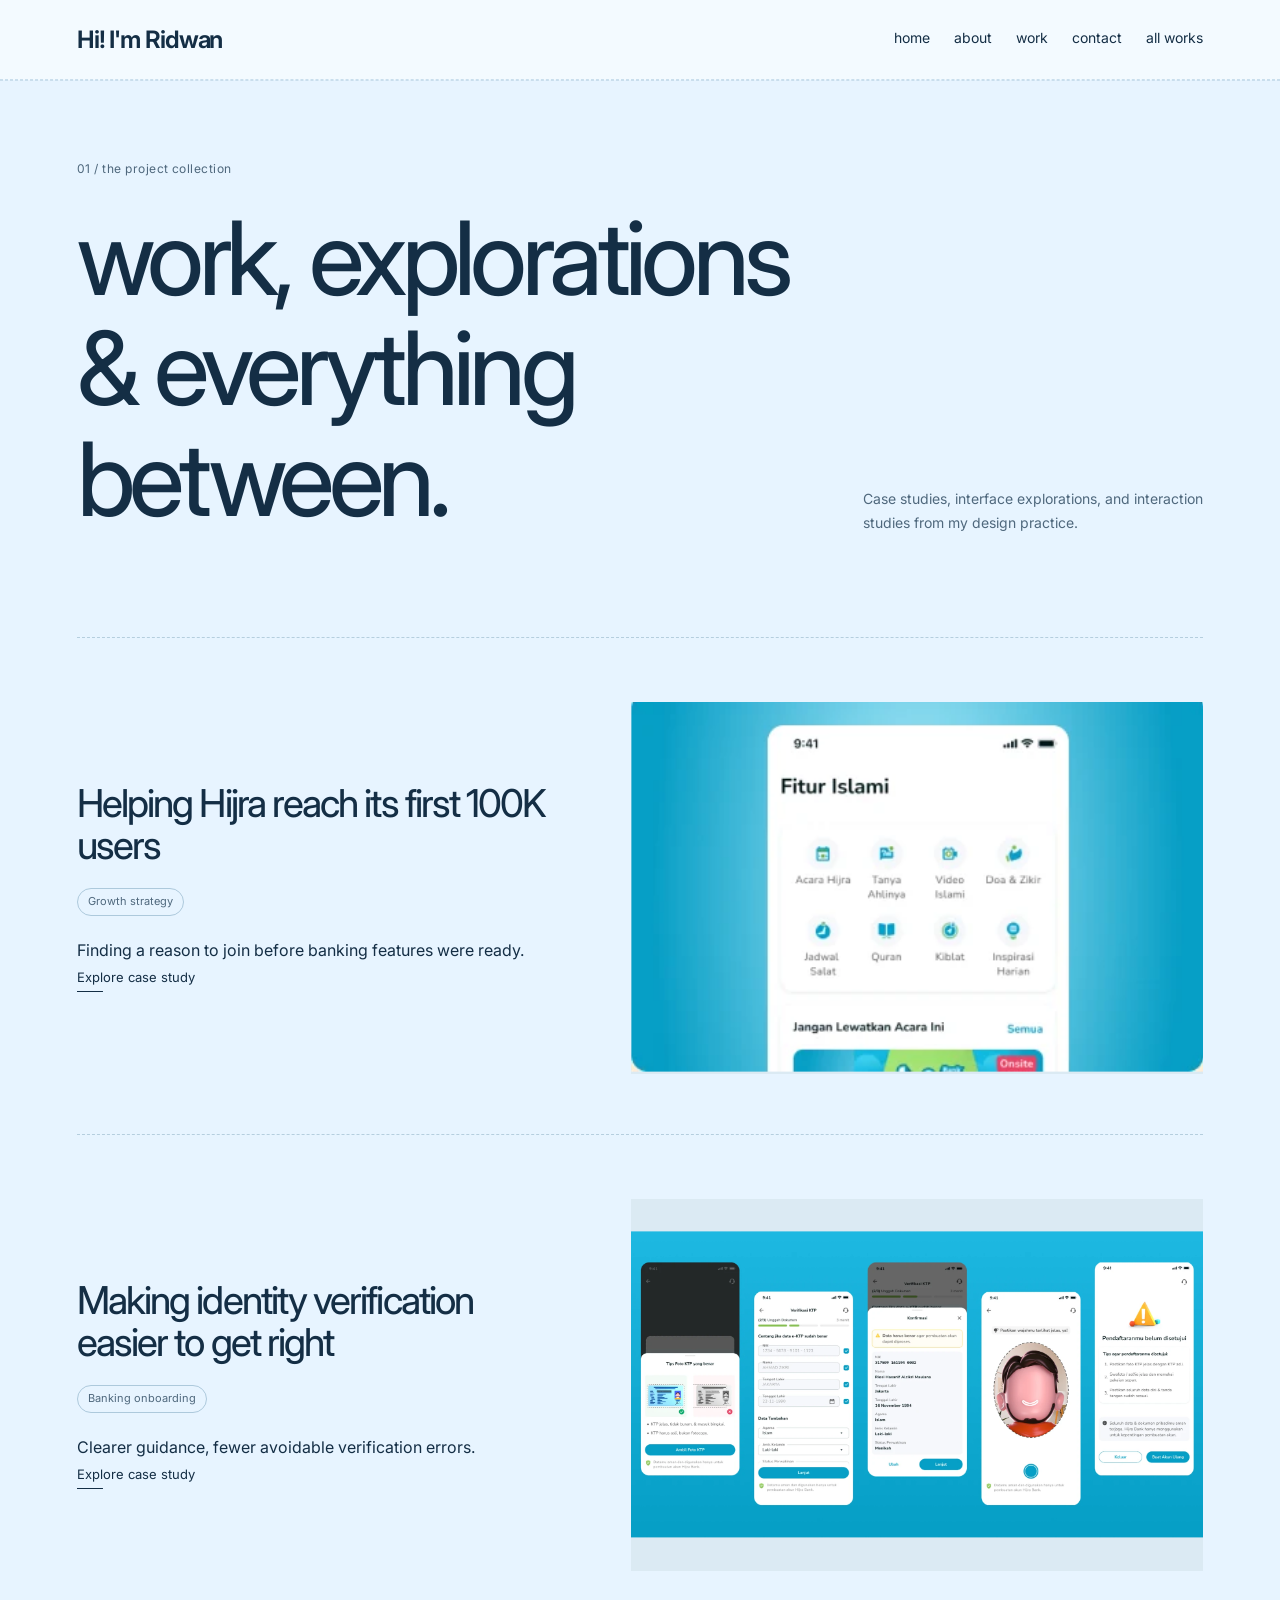
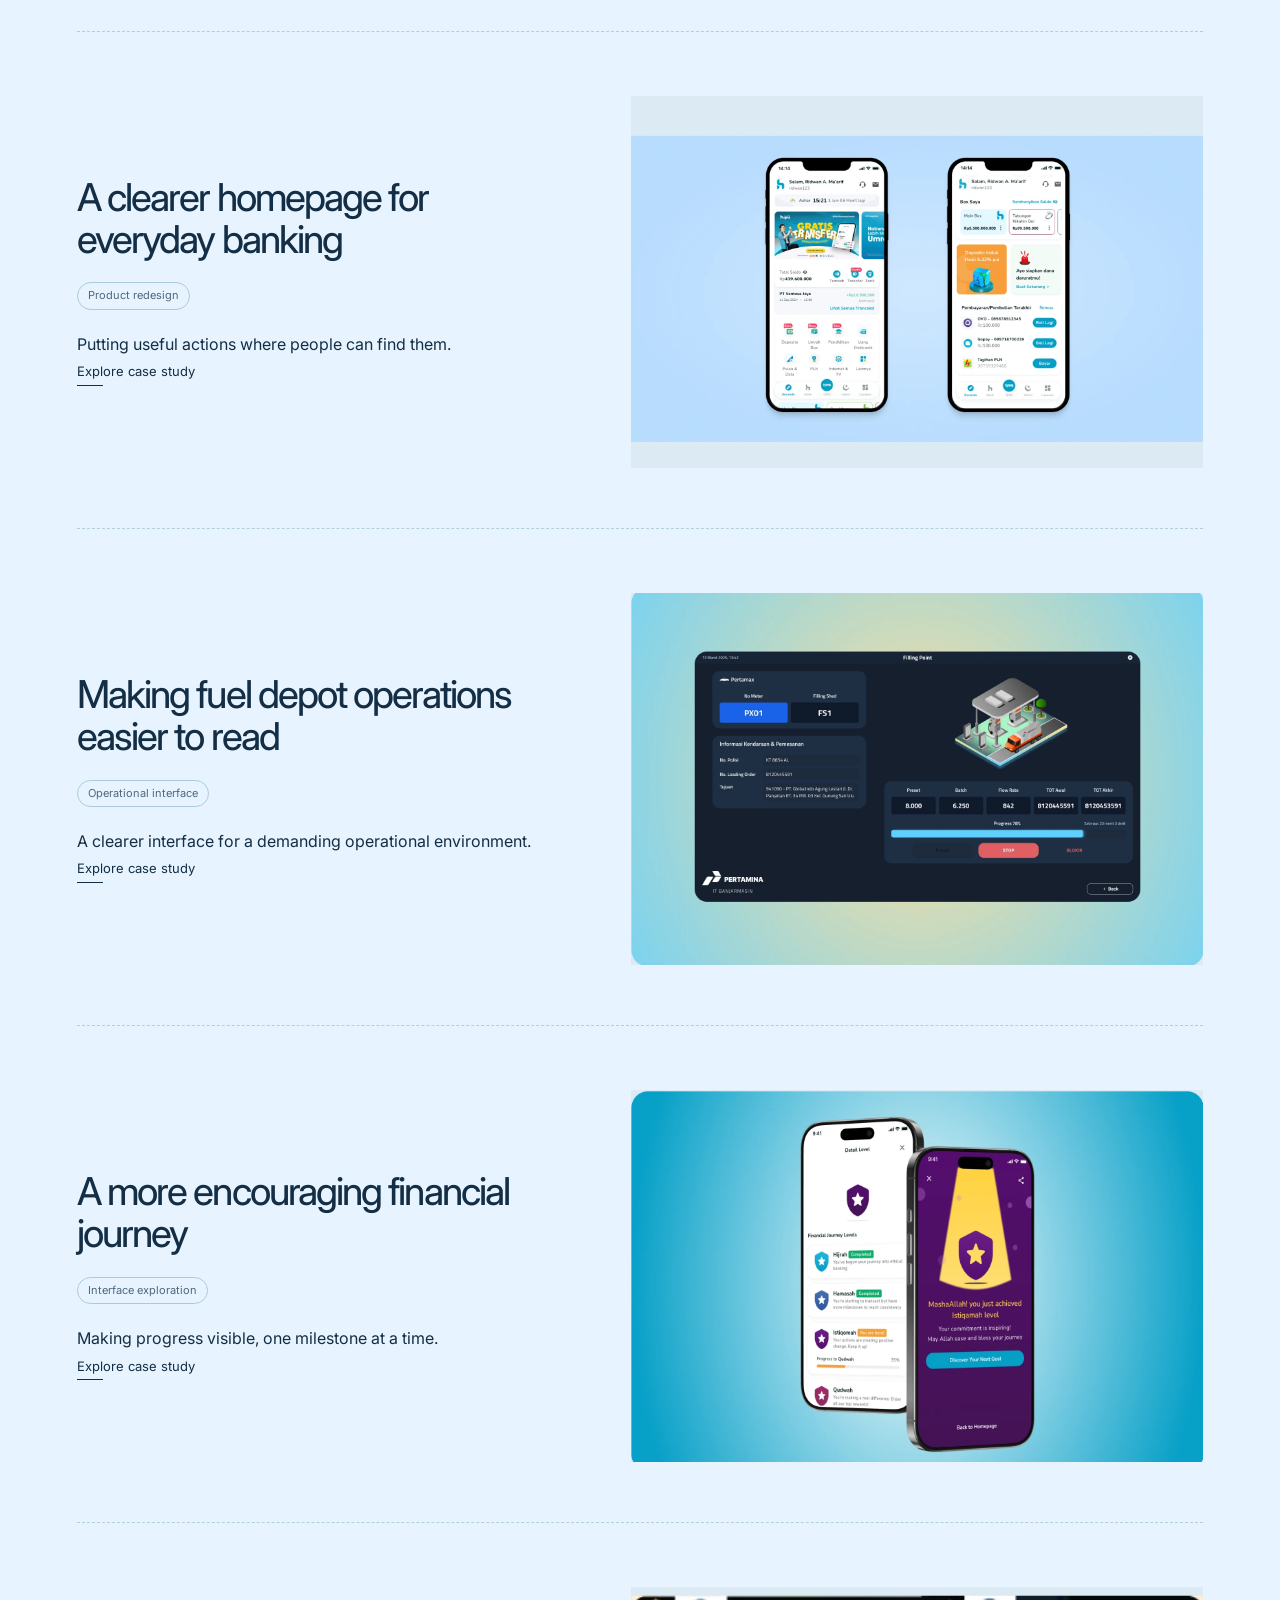
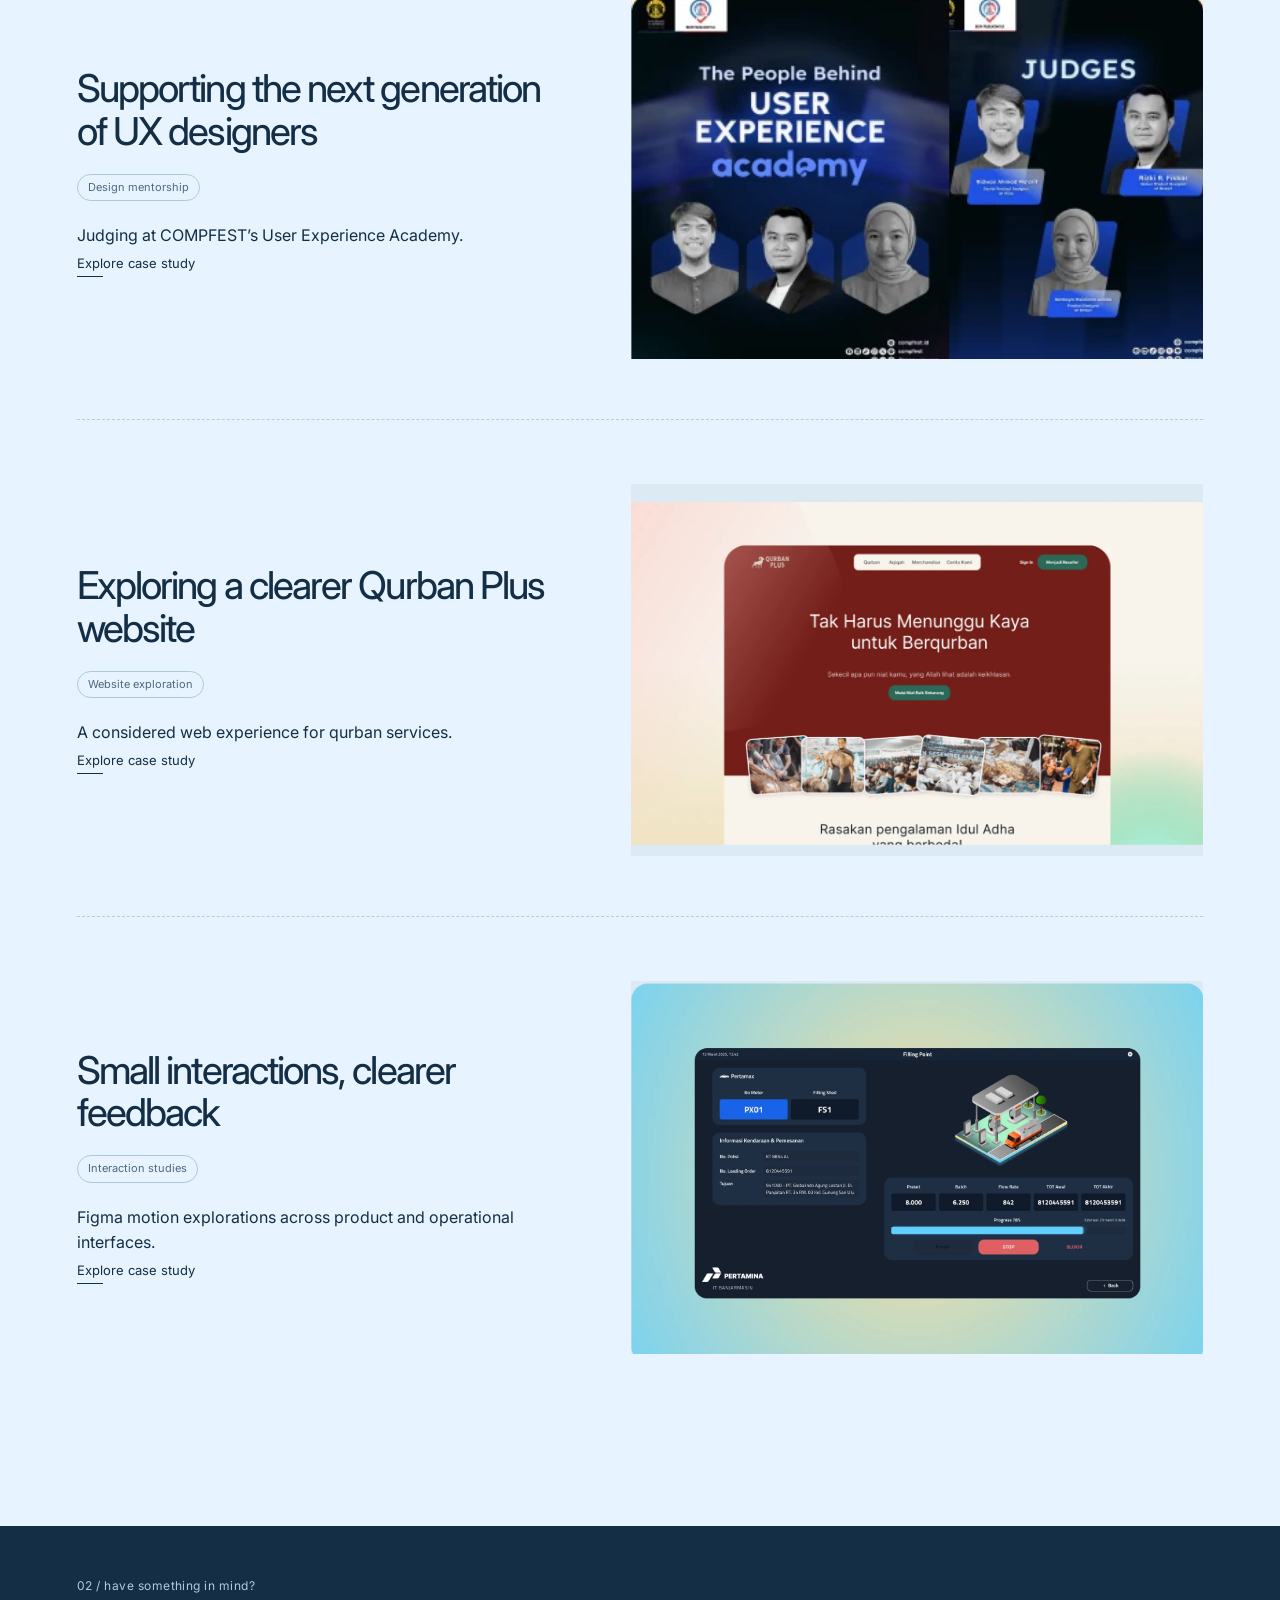
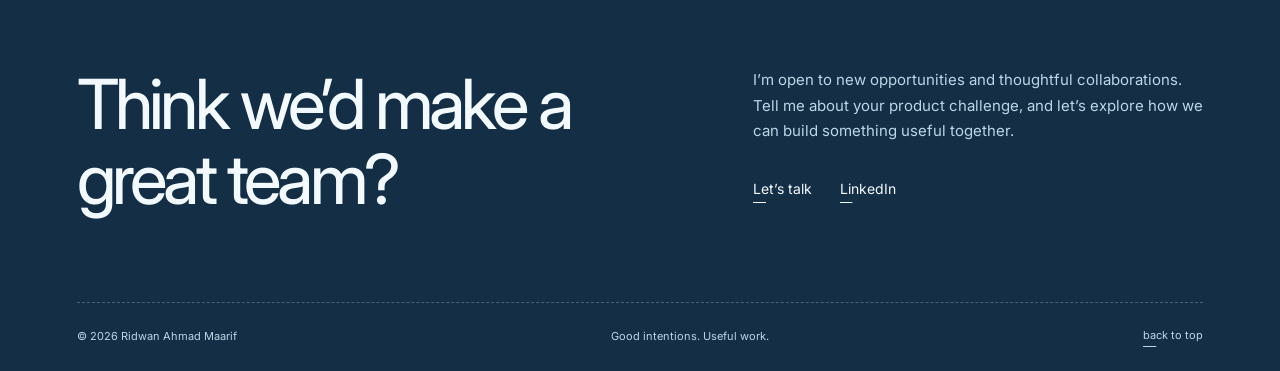
==== works.html @ 3571ce01 "Publish Ridwan product design portfolio with editable CMS" ====
<!doctype html><html lang="en"><head><meta charset="utf-8"><meta name="viewport" content="width=device-width, initial-scale=1"><meta name="description" content="Portfolio Ridwan Ahmad Maarif, Senior UI/UX Product Designer. Meaningful digital experiences across fintech, lifestyle, and SaaS."><title>All My Favorite Works — Ridwan Ahmad Maarif</title><link rel="icon" href="assets/img/favicon.svg" type="image/svg+xml"><link rel="preconnect" href="https://fonts.googleapis.com"><link rel="preconnect" href="https://fonts.gstatic.com" crossorigin><link href="https://fonts.googleapis.com/css2?family=Inter:wght@400;450;500;550;600;650;700;750&display=swap" rel="stylesheet"><link rel="stylesheet" href="assets/css/style.css"><script type="module" src="assets/js/main.js"></script><script type="module" src="assets/js/motion.js"></script></head><body id="top" data-page="works"><a class="skip-link" href="#main" data-copy="ui.skip"></a><header class="site-header"><a class="wordmark" href="index.html" data-copy="brand.name"></a><nav aria-label="Main navigation" id="site-nav"></nav></header><main id="main"><section class="hero" id="hero"></section><section class="marquee" id="marquee"></section><section id="about" class="about section"></section><section id="stats" class="stats section"></section><section id="work" class="section work"><div class="section-heading" id="work-heading"></div><div id="project-grid" class="project-grid" aria-live="polite"></div><a class="all-works" id="all-works"></a></section></main><footer id="contact"></footer><dialog id="project-dialog" aria-labelledby="modal-title"><button class="modal-close" aria-label="Close project details">×</button><div id="modal-content"></div></dialog><noscript><p class="noscript">Enable JavaScript to view this portfolio.</p></noscript></body></html>
---- assets/css/style.css ----
:root{--paper:#f3faff;--ink:#142e45;--muted:#4f687d;--line:#c9deed;--accent:#89d6ff;--ease:cubic-bezier(.16,1,.3,1);--motion-duration:800ms;--hover-duration:300ms;--image-hover-duration:600ms;--motion-distance:32px;--motion-stagger:70;--hero-parallax-max:60;--parallax-distance:28;--count-duration:900;--marquee-duration:36s;--media-duration:40s;--space:clamp(22px,6vw,96px)}
*{box-sizing:border-box}html{scroll-behavior:smooth;scroll-padding-top:90px}body{margin:0;background:var(--paper);color:var(--ink);font:16px/1.65 Inter,Arial,sans-serif;-webkit-font-smoothing:antialiased}::selection{background:var(--accent);color:var(--ink)}h1,h2,h3,p{margin:0}h1,h2,h3{font-weight:450;line-height:1.08;letter-spacing:-.055em}p{line-height:1.7}a{color:inherit;text-decoration:none}button,input,textarea,select{font:inherit;color:inherit}button{cursor:pointer}button:disabled{opacity:.4;cursor:not-allowed}a,button{-webkit-tap-highlight-color:transparent}:is(a,button,input,textarea,select):focus-visible{outline:2px solid var(--ink);outline-offset:5px}img{max-width:100%}[hidden]{display:none!important}.site-header{height:80px;display:flex;align-items:center;justify-content:space-between;padding:0 var(--space);border-bottom:1px dashed var(--line);background:#f3faffee;backdrop-filter:blur(12px);position:sticky;top:0;z-index:30}.wordmark{font-weight:650;font-size:29px;letter-spacing:-1.6px;line-height:1}.site-header nav{display:flex;gap:24px;font-size:12px}.nav-number{font-size:10px;color:var(--muted);margin-right:6px;font-variant-numeric:tabular-nums}.text-link{display:inline-block;position:relative;cursor:pointer;border:0;background:transparent;padding:0 0 4px;font-size:14px;line-height:1.5}.text-link:after{content:"";height:1px;width:100%;position:absolute;left:0;bottom:0;background:currentColor;transform:scaleX(.22);transform-origin:left;transition:transform var(--hover-duration) var(--ease)}.text-link:hover:after,.text-link:focus-visible:after{transform:scaleX(1)}.site-header .text-link:after{transform:scaleX(0)}.site-header .text-link:hover:after{transform:scaleX(1)}.eyebrow,.role{font-size:12px;letter-spacing:.04em;text-transform:lowercase;color:var(--muted)}.hero{min-height:calc(100svh - 80px);padding:44px var(--space) 0;position:relative;isolation:isolate;overflow:hidden;display:flex;flex-direction:column;justify-content:space-between;background:var(--paper)}.hero-media{position:absolute;inset:0;z-index:-1;width:100%;height:100%;object-fit:cover;opacity:.18;transform:scale(1.07);animation:media-drift var(--media-duration) ease-in-out infinite alternate;pointer-events:none}.hero-top{display:flex;justify-content:space-between;gap:24px}.availability{font-size:12px;color:var(--muted)}.hero-title{font-size:clamp(56px,8.4vw,136px);max-width:1250px;white-space:pre-line;margin:70px 0 60px;line-height:.98;overflow-wrap:break-word}.hero-bottom{display:flex;justify-content:space-between;align-items:end;gap:36px;max-width:1200px}.hero-bottom p{max-width:490px;margin-top:16px;font-size:17px;line-height:1.6}.round-link{font-size:14px;white-space:nowrap;margin-bottom:4px}.hero-note{display:flex;justify-content:space-between;gap:28px;border-top:1px dashed var(--line);padding:23px 0;font-size:10px;color:var(--muted);margin-top:64px;text-transform:lowercase;letter-spacing:.05em}.marquee{overflow:hidden;background:var(--ink);color:var(--paper);border-block:1px solid var(--ink)}.marquee-track{display:flex;width:max-content;animation:marquee var(--marquee-duration) linear infinite}.marquee-group{display:flex;align-items:center;gap:36px;white-space:nowrap;padding:18px 36px 18px 0}.marquee-group span{font-size:14px;text-transform:lowercase;letter-spacing:.02em}.marquee-separator{color:var(--accent)}.marquee:hover .marquee-track,.marquee:focus-within .marquee-track{animation-play-state:paused}.section{padding:112px var(--space)}.about{display:grid;grid-template-columns:1fr 2.25fr;gap:64px}.section-label .eyebrow{display:block;border-top:1px dashed var(--line);padding-top:16px}.about h2,.section-heading h2{font-size:clamp(38px,4.5vw,70px);white-space:pre-line}.about-content>p{font-size:19px;max-width:780px;margin:34px 0;color:var(--muted);white-space:pre-line}.about-image{width:100%;max-height:500px;object-fit:cover;margin:0 0 32px}.experience{display:grid;grid-template-columns:repeat(3,1fr);gap:26px;border-block:1px dashed var(--line);padding:26px 0}.experience>div{display:flex;flex-direction:column;gap:8px;font-size:12px}.experience-company{font-size:15px;font-weight:550}.experience small{color:var(--muted);font-size:12px;line-height:1.6}.about-content>.about-summary-copy{font-size:14px;margin-bottom:0}.stats{padding-top:0;padding-bottom:100px}.stats-grid{display:grid;grid-template-columns:repeat(auto-fit,minmax(200px,1fr));margin-top:24px;border-block:1px dashed var(--line)}.card-impact{display:flex;align-items:center;gap:20px;padding-top:22px;border-top:1px dashed var(--line);margin-top:28px}.impact-number{font-size:42px;font-weight:450;letter-spacing:-.065em;line-height:1.1;font-variant-numeric:tabular-nums;white-space:nowrap}.impact-caption{font-size:12px;color:var(--muted);line-height:1.5;max-width:250px}.dummy{display:block;margin-top:7px;font-size:10px;letter-spacing:.025em}.stats-grid>.card-impact{flex-direction:column;align-items:start;border-top:0;border-left:1px dashed var(--line);padding:40px;margin:0}.stats-grid>.card-impact:first-child{border-left:0}.stats-grid .impact-number{font-size:clamp(52px,5.8vw,88px)}.stats-grid .impact-caption{font-size:13px}.work{padding-top:100px;background:#e7f4ff;border-top:1px dashed var(--line)}.section-heading{display:flex;justify-content:space-between;align-items:end;gap:50px;margin-bottom:80px}.section-heading .eyebrow{display:block;margin-bottom:24px}.section-heading>p{font-size:14px;color:var(--muted);max-width:340px;white-space:pre-line}.section-heading h1{font-size:clamp(60px,8vw,116px);white-space:pre-line}.project-grid{display:flex;flex-direction:column;gap:0}.project-card{display:grid;grid-template-columns:1fr 1.2fr;gap:clamp(30px,6vw,100px);padding:60px 0;border-top:1px dashed #b5cede}.project-copy{padding-top:2px}.project-meta{display:grid;grid-template-columns:34px 1fr;gap:14px;align-items:start}.project-number{font-size:12px;margin-top:9px;color:var(--muted);font-variant-numeric:tabular-nums}.project-meta h3{font-size:clamp(27px,3vw,45px);letter-spacing:-.05em;line-height:1.1}.project-tags{display:flex;flex-wrap:wrap;gap:7px;margin:22px 0}.badge{border:1px solid #adc9dc;font-size:11px;line-height:1.4;padding:5px 10px;border-radius:20px;display:inline-block;color:var(--muted)}.project-summary{font-size:16px;line-height:1.6}.project-description{font-size:14px;color:var(--muted);margin:16px 0 24px;max-width:480px}.project-open{font-size:13px}.project-image{display:block;border:0;background:#dbeaf3;padding:0;aspect-ratio:1000/650;overflow:hidden;text-align:left;width:100%;align-self:start;margin-top:4px;cursor:pointer}.project-image img,.project-image video{width:100%;height:100%;object-fit:cover;display:block;transform:scale(1.06);transition:transform var(--image-hover-duration) var(--ease)}.project-image:hover img{transform:scale(1.1)}.all-works{padding:55px 0 0;border-top:1px dashed #b5cede;display:flex;justify-content:space-between;align-items:center;gap:25px}.all-works>span{font-size:14px;color:var(--muted)}.all-works strong{font-size:clamp(22px,3vw,36px);font-weight:450;letter-spacing:-.04em;border-bottom:1px solid var(--ink);padding-bottom:8px;transition:opacity var(--hover-duration)}.all-works:hover strong{opacity:.6}footer{padding:50px var(--space) 0;color:var(--paper);background:var(--ink)}.footer-top{display:flex;justify-content:space-between;gap:25px}.footer-top .eyebrow{color:#aecce1}.footer-main{display:grid;grid-template-columns:1.2fr 1fr;gap:12%;padding:72px 0 85px}.footer-main h2{font-size:clamp(40px,5.4vw,80px);letter-spacing:-.055em}.footer-main p{font-size:15px;color:#bed5e7;white-space:pre-line}.contact-links{display:flex;gap:28px;flex-wrap:wrap;margin-top:34px}.contact-placeholder{font-size:12px;color:#bed5e7}.footer-bottom{display:flex;justify-content:space-between;gap:25px;padding:24px 0;border-top:1px dashed #476379;color:#bed5e7;font-size:11px}.footer-bottom .text-link{font-size:11px}.skip-link{position:fixed;top:-100px;left:15px;padding:12px;background:var(--accent);z-index:100}.skip-link:focus{top:12px}.preview-banner{background:var(--accent);text-align:center;font-size:12px;padding:10px}.noscript,.error-state{padding:50px var(--space)}.error-state .btn{display:block;margin-top:20px}dialog{width:min(940px,calc(100% - 28px));max-height:90dvh;background:var(--paper);color:var(--ink);padding:0;border:1px solid var(--line);overscroll-behavior:contain}dialog::backdrop{background:#142e4599;backdrop-filter:blur(5px)}.modal-close{position:sticky;float:right;top:16px;z-index:3;margin:16px 16px -60px 0;background:var(--paper);border:1px solid var(--line);font-size:28px;width:44px;height:44px;line-height:1}.modal-image{width:100%;max-height:500px;object-fit:cover;display:block}.modal-body{padding:40px}.modal-body h2{font-size:40px;margin:20px 0}.modal-body h3{font-size:27px;margin-top:32px}.modal-subtitle{font-size:20px;color:var(--muted)}.modal-description{white-space:pre-line;margin:24px 0}.project-role{margin-top:15px;font-size:13px;color:var(--muted)}.gallery-image{width:100%;margin:24px 0;display:block}.modal-body .text-link{display:inline-block;margin:20px 28px 0 0}.motion-reveal{opacity:0;transform:translateY(var(--motion-distance));transition:opacity var(--motion-duration) var(--ease),transform var(--motion-duration) var(--ease);transition-delay:var(--reveal-delay,0ms)}.motion-visible{opacity:1;transform:none}.cms-body{background:var(--paper)}.cms-wrap{max-width:1200px;margin:auto;padding:50px var(--space)}.cms-top{display:flex;justify-content:space-between;align-items:center;gap:22px}.cms-top h1{font-size:46px;margin-top:12px}.cms-note{font-size:14px;color:var(--muted);margin:20px 0}.status{font-size:14px;color:var(--ink);min-height:25px;white-space:pre-line}.cms-toolbar,.editor-tabs{display:flex;gap:10px;flex-wrap:wrap;margin:25px 0}.btn{display:inline-block;border:1px solid var(--ink);background:var(--ink);color:var(--paper);padding:11px 18px;font-size:13px;border-radius:2px;line-height:1.5}.btn.secondary{background:transparent;color:var(--ink);border-color:#aac7dc}.btn:hover{opacity:.8}.editor-tabs .btn{font-size:12px;padding:8px 12px}.editor-tabs [aria-current=page]{background:var(--ink);color:var(--paper)}.cms-panel{border:1px solid var(--line);padding:30px;margin:24px 0;background:#ffffff66}.cms-panel h2{font-size:28px;margin-bottom:24px}.cms-panel label,.cms-editor label{font-size:14px;display:block;margin-bottom:18px}input,textarea,select{display:block;width:100%;border:1px solid #adc9dc;background:#fff;padding:11px;border-radius:2px;margin-top:7px;font-size:15px}textarea{resize:vertical;min-height:100px}input:focus,textarea:focus{border-color:var(--ink)}.check-input{display:inline-block;width:18px;margin-left:12px;vertical-align:middle}.form-grid{display:grid;grid-template-columns:1fr 1fr;gap:0 22px}.cms-actions{display:flex;gap:10px;flex-wrap:wrap;margin-top:20px}.editor-list{border:1px solid var(--line);padding:22px;margin:22px 0}.editor-list legend{font-size:14px;font-weight:550}.editor-item{border-bottom:1px dashed var(--line);padding:18px 0;margin-bottom:18px}.editor-item .cms-top{margin-bottom:18px}.media-field{border:1px solid var(--line);padding:20px;margin:15px 0 25px}.media-preview{display:block;max-width:100%;max-height:220px;object-fit:contain;margin-bottom:20px}.file-button{position:relative;overflow:hidden;cursor:pointer;margin:0!important}.file-button input{position:absolute;inset:0;opacity:0;width:100%;height:100%;cursor:pointer;margin:0;padding:0}.file-button:focus-within{outline:2px solid var(--ink);outline-offset:4px}.cms-project{display:flex;gap:10px;align-items:center;flex-wrap:wrap;border-top:1px dashed var(--line);padding:18px 0}.project-edit{border:0;background:transparent;text-align:left;flex:1;min-width:210px;font-size:15px;padding:8px 0}.project-edit small{display:block;color:var(--muted);font-size:12px;margin-top:6px}.delete{border:0;background:transparent;color:#934036;padding:8px;font-size:13px}.cms-editor{padding:30px;max-height:82dvh;overflow:auto}.cms-editor h2{font-size:32px;margin-bottom:30px}
@keyframes marquee{to{transform:translateX(-50%)}}@keyframes media-drift{from{transform:scale(1.07) translate3d(-1%,0,0)}to{transform:scale(1.1) translate3d(1%,1%,0)}}
@media(min-width:1600px){:root{--space:max(6vw,calc((100vw - 1440px)/2))}}@media(max-width:900px){.site-header nav{gap:16px}.nav-number{display:none}.project-card{gap:35px}.experience{grid-template-columns:1fr}.experience>div{display:grid;grid-template-columns:1fr 1fr;gap:7px}.experience small{grid-column:2}.about{gap:35px;grid-template-columns:1fr 2fr}.project-description{font-size:13px}.section-heading{gap:30px}.impact-number{font-size:35px}.footer-main{gap:50px}.cms-top{align-items:start}.cms-top h1{font-size:38px}}@media(max-width:600px){.site-header{height:68px}.wordmark{font-size:24px}.site-header nav{gap:12px;font-size:11px}.site-header nav .text-link{font-size:11px}.site-header nav a:first-child{display:none}.hero{min-height:calc(100svh - 68px);padding-top:30px}.hero-top{flex-direction:column;gap:12px}.hero-title{font-size:clamp(51px,12.4vw,74px);margin:55px 0 45px;letter-spacing:-.06em;line-height:1.01}.hero-bottom{flex-direction:column;align-items:start;gap:30px}.hero-bottom p{font-size:16px;max-width:330px}.hero-note{margin-top:45px;font-size:9px}.hero-note span:last-child{white-space:nowrap}.section{padding-top:75px;padding-bottom:75px}.about{grid-template-columns:1fr;gap:32px}.about-content>p{font-size:16px;margin:25px 0}.about h2,.section-heading h2{font-size:40px}.stats{padding-top:0}.stats-grid>.card-impact{padding:30px 0}.stats-grid .impact-number{font-size:58px}.section-heading{flex-direction:column;align-items:start;gap:25px;margin-bottom:50px}.section-heading h1{font-size:58px}.section-heading>p{font-size:14px}.project-card{grid-template-columns:1fr;gap:30px;padding:40px 0}.project-meta h3{font-size:32px}.project-tags{margin:18px 0}.project-description{font-size:14px}.project-image{order:-1;margin-top:0}.card-impact{margin-top:24px;padding-top:20px}.impact-number{font-size:38px}.all-works{flex-direction:column;align-items:start;padding-top:35px}.all-works strong{font-size:29px}.footer-top{flex-direction:column;gap:10px}.footer-main{grid-template-columns:1fr;gap:35px;padding:45px 0 55px}.footer-main h2{font-size:46px}.footer-bottom{flex-wrap:wrap;font-size:10px}.footer-bottom span:nth-child(2){display:none}.modal-body{padding:24px}.modal-body h2{font-size:32px}.cms-wrap{padding-top:35px}.cms-top{flex-direction:column;gap:14px}.cms-top h1{font-size:36px}.cms-panel{padding:20px}.form-grid{grid-template-columns:1fr}.editor-list{padding:14px}.media-field{padding:15px}.cms-editor{padding:22px}.cms-project .btn{padding:8px 10px}.project-edit{min-width:100%}.marquee-group{gap:24px}.marquee-group span{font-size:12px}}
@media(prefers-reduced-motion:reduce){html{scroll-behavior:auto}.marquee-track,.hero-media{animation:none}.motion-reveal{transform:none;transition:opacity 200ms linear;transition-delay:0ms}.hero-title,.hero-bottom,.section-heading,.project-image img{translate:none!important}.project-image img{transition:none}.text-link:after{transition:none}}
/* Form focus and validation should move directly to the edited field. */
html:has(body.cms-body){scroll-behavior:auto}
/* Annotation revision: media hero, experience collage, native scroll project sequence. */
.wordmark{font-size:24px;letter-spacing:-1.1px;white-space:nowrap}
.hero{padding-top:62px;background:#eaf5ff}
.hero::after{content:"";position:absolute;inset:0;z-index:-1;pointer-events:none;background:linear-gradient(90deg,#edf7fff5 0%,#edf7ffd9 43%,#edf7ff38 100%)}
.hero-media{opacity:.32;object-position:80% center;animation:none;transform:scale(1.06)}
.hero-title{margin:34px 0 62px;max-width:1100px}
.about-image{width:190px;height:240px;object-fit:cover;float:right;margin:8px 0 24px 32px;border-radius:12px;background:#eaf5ff}
.experience{clear:both;row-gap:32px}
.learning{border-top:1px dashed var(--line);padding-top:28px;margin-top:36px}
.learning h3{font-size:27px;letter-spacing:-.04em}
.learning p{font-size:15px;color:var(--muted);max-width:680px;margin-top:18px}
.stats-layout{display:grid;grid-template-columns:.8fr 1.4fr;align-items:center;gap:40px;border-block:1px dashed var(--line);margin-top:24px;padding:40px 0}
.stats-layout .stats-grid{margin:0;border:0}
.stats-layout .card-impact{padding:30px 0;border:0}
.experience-collage{position:relative;height:300px;display:grid;grid-template-columns:repeat(3,1fr);align-items:center;padding:24px 6px}
.experience-mockup{width:125%;max-width:none;aspect-ratio:4/5;object-fit:cover;border-radius:14px;border:5px solid var(--paper);box-shadow:0 14px 36px #142e4515;transform:rotate(var(--tilt));position:relative}
.experience-mockup:first-child{object-position:38% center}
.experience-mockup:nth-child(2){z-index:2;width:145%;aspect-ratio:1.15;justify-self:center;margin-top:70px}
.experience-mockup:last-child{justify-self:end;object-position:65% center}
.experience-collage.stack-ready:not(.is-open) .experience-mockup{transform:translate3d(var(--stack-x,0px),var(--stack-y,0px),0) rotate(var(--stack-angle,0deg)) scale(.9)}
.experience-collage.stack-ready.is-open .experience-mockup{transition:transform 820ms var(--ease);transition-delay:var(--unstack-delay,160ms)}
@media(prefers-reduced-motion:reduce){.experience-collage.stack-ready .experience-mockup{transform:rotate(var(--tilt))!important;transition:none!important}}
.project-meta{display:block}
.impact-note{display:block;margin-top:8px;font-size:10px;line-height:1.5}
.impact-text{max-width:420px;border-top:1px dashed var(--line);padding-top:22px;margin-top:28px;font-size:16px;color:var(--ink)}
.project-image img{object-fit:contain;transform:scale(1.02)}
.project-image:hover img{transform:scale(1.04)}
.modal-image{object-fit:contain;background:#e7f4ff}
body[data-page=works] .project-description{display:none}
body[data-page=works] .project-card{align-items:center}
@media(min-width:901px) and (min-height:701px) and (prefers-reduced-motion:no-preference){
 .scroll-projects{gap:24svh;padding-bottom:22svh;isolation:isolate}
 .scroll-projects>.project-card{position:sticky;top:96px;min-height:calc(100svh - 112px);align-items:center;padding:36px 0;background:#e7f4ff;opacity:1;transform:translateY(calc(var(--project-out,0)*-22px)) scale(calc(1 - var(--project-out,0)*.025));transition:none;transform-origin:50% 25%;will-change:transform}
 .scroll-projects>.project-card .project-copy,.scroll-projects>.project-card .project-image{opacity:calc(1 - var(--project-out,0));will-change:opacity}
 .scroll-projects>.project-card .project-image{align-self:center}
}
@media(max-width:900px){.stats-layout{grid-template-columns:1fr 1.5fr;gap:28px}.experience-collage{height:240px}.wordmark{font-size:22px}}
@media(max-width:600px){.wordmark{font-size:18px;letter-spacing:-.7px}.site-header nav{gap:10px}.site-header nav .text-link{font-size:10px}.hero{padding-top:44px}.hero-title{margin:15px 0 38px}.hero::after{background:linear-gradient(90deg,#edf7ffe8,#edf7ffd1)}.hero-media{object-position:center}.stats-layout{grid-template-columns:1fr;padding:24px 0 36px;gap:0}.stats-layout .card-impact{padding:12px 0 24px}.experience-collage{height:240px;margin:0 5px 0 0}.experience-mockup{border-width:4px}.experience-mockup:nth-child(2){margin-top:48px}.about-image{width:140px;height:180px;margin-left:18px}.learning h3{font-size:24px}.learning p{font-size:14px}}
@media(prefers-reduced-motion:reduce){.scroll-projects>.project-card{position:static;transform:none!important}.experience-mockup{translate:none!important}}
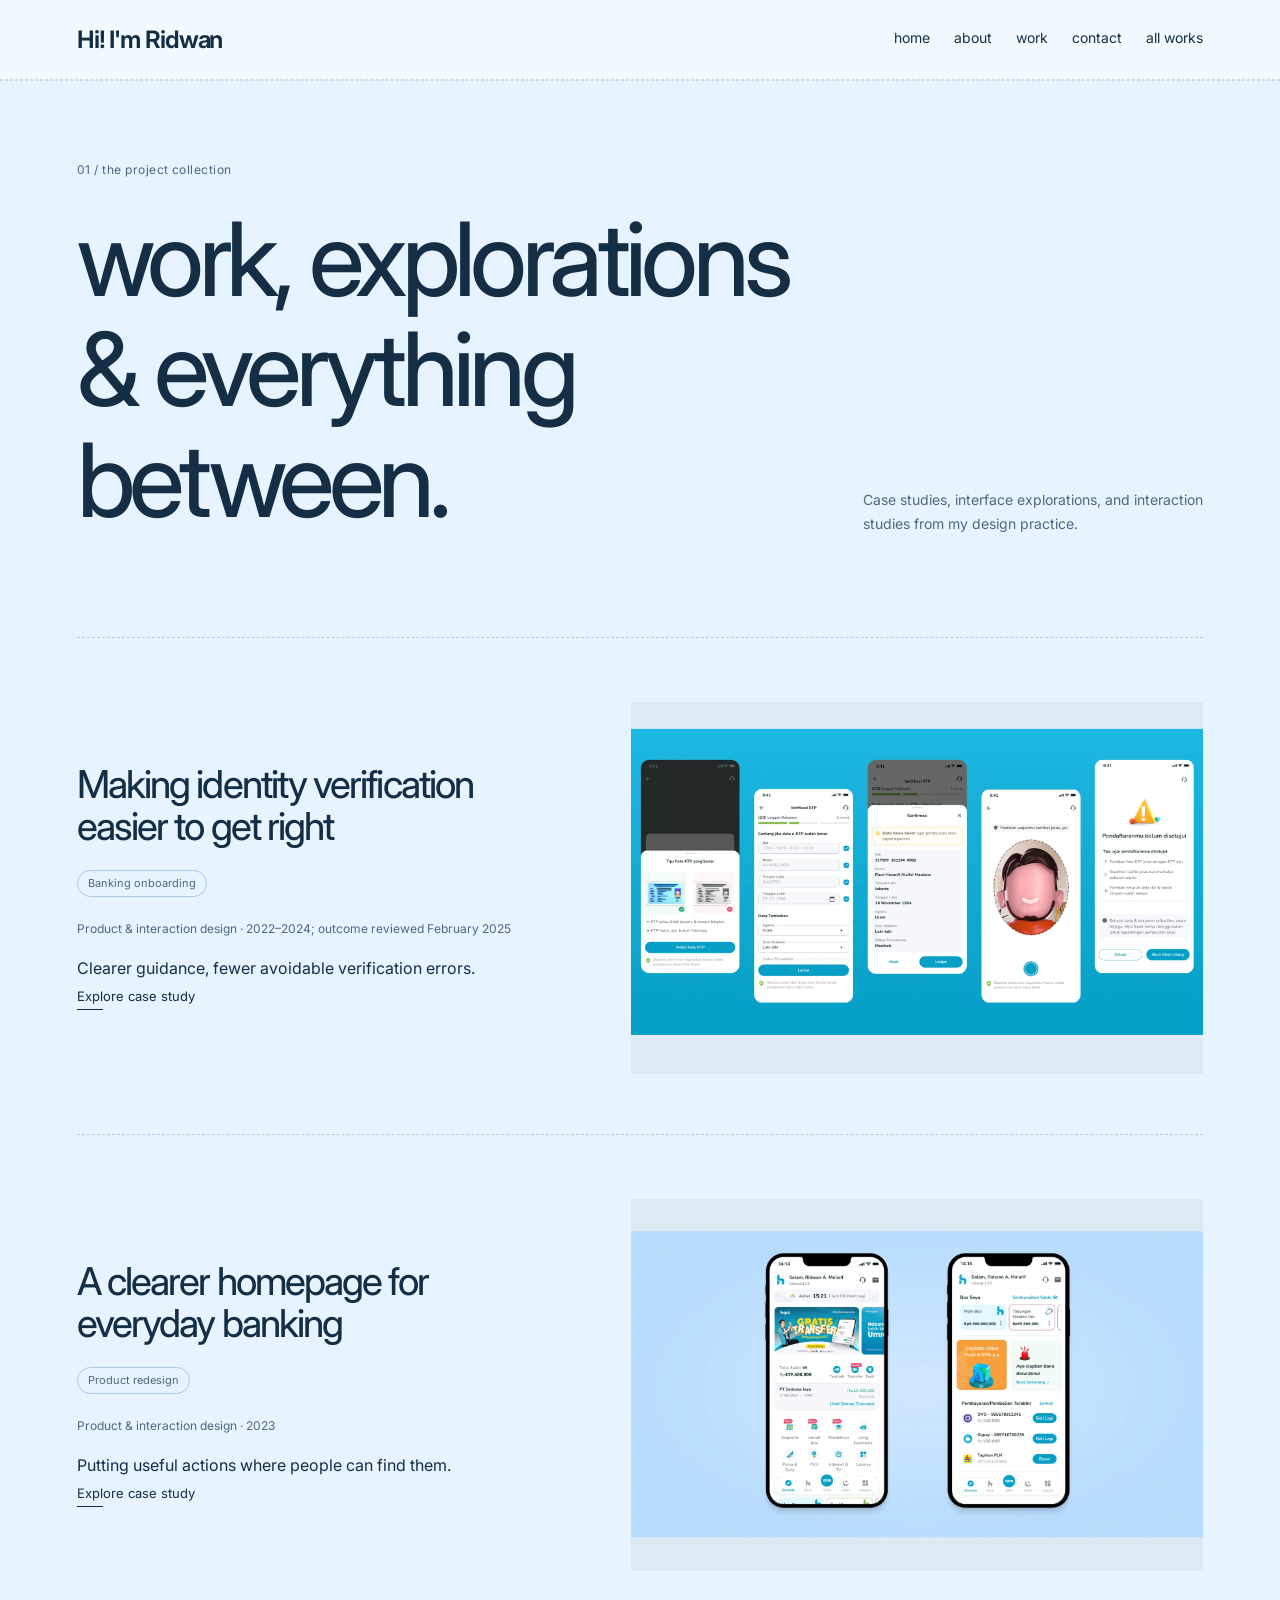
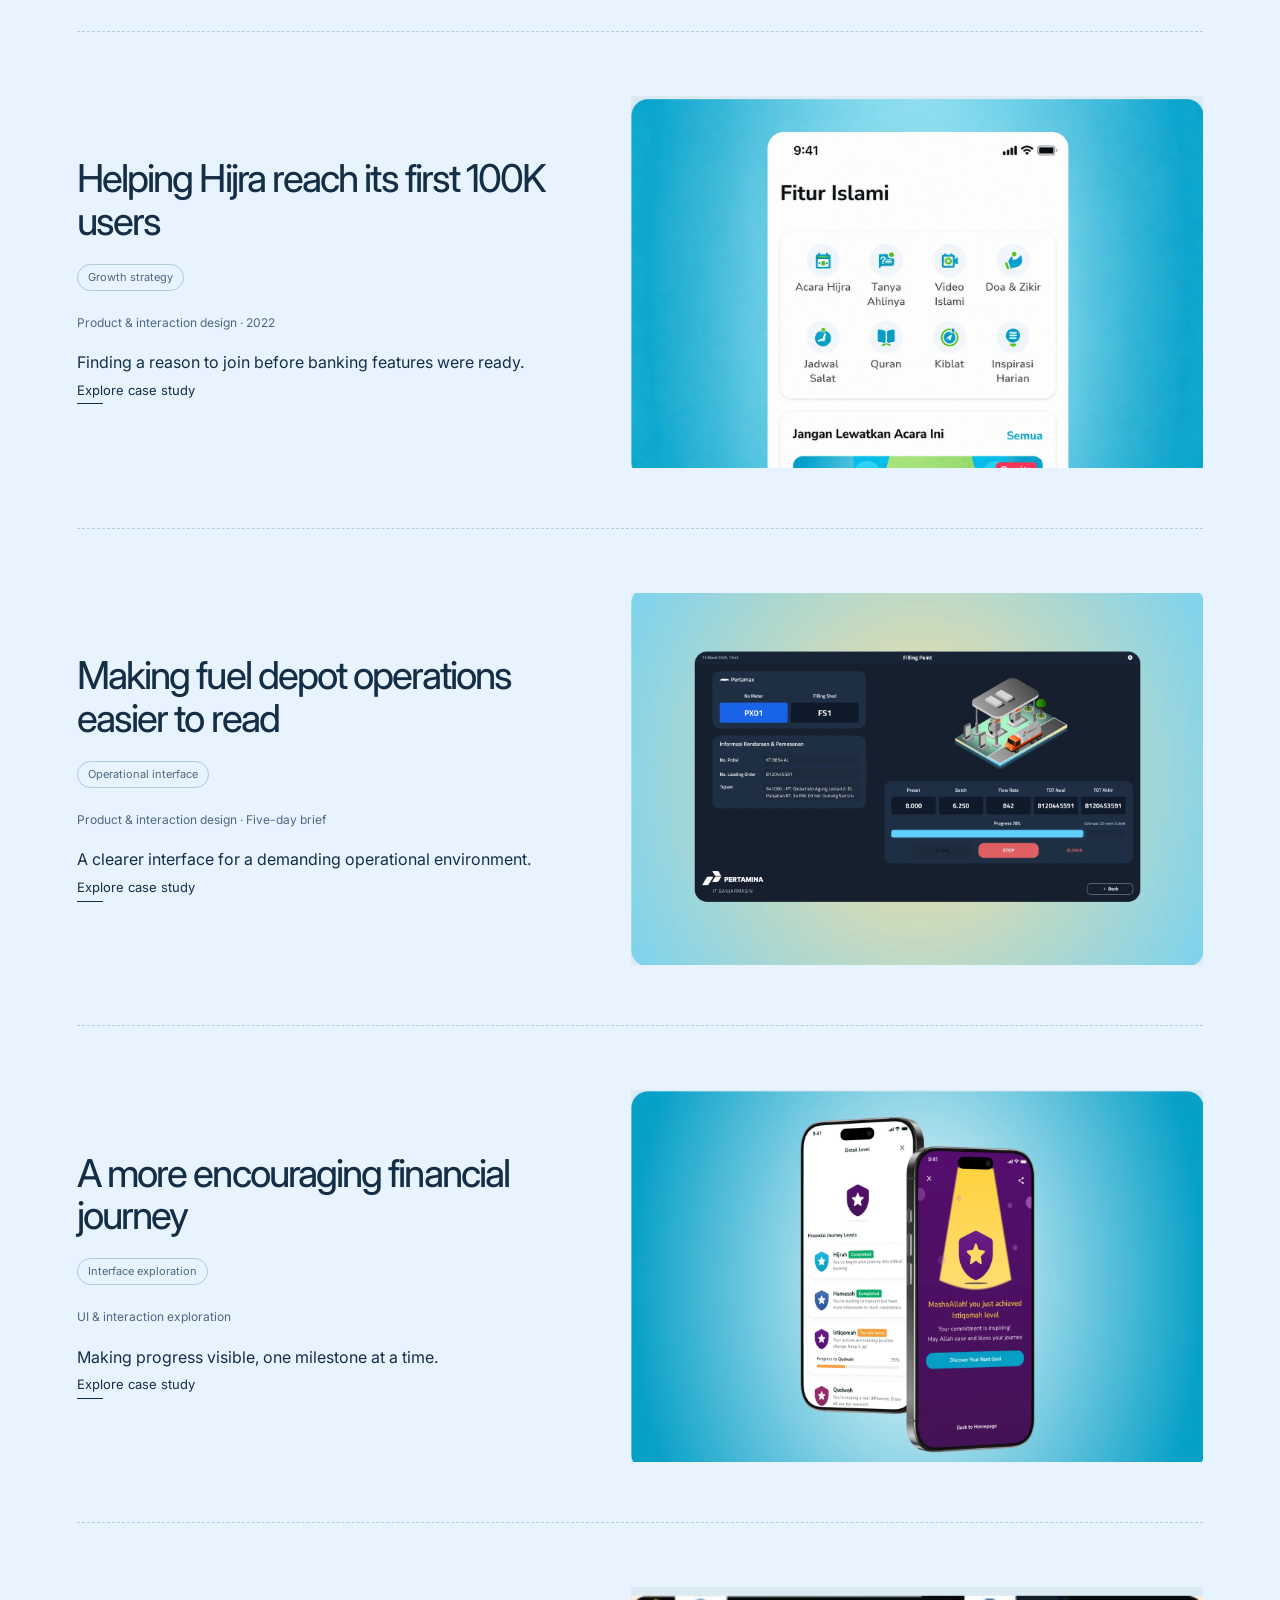
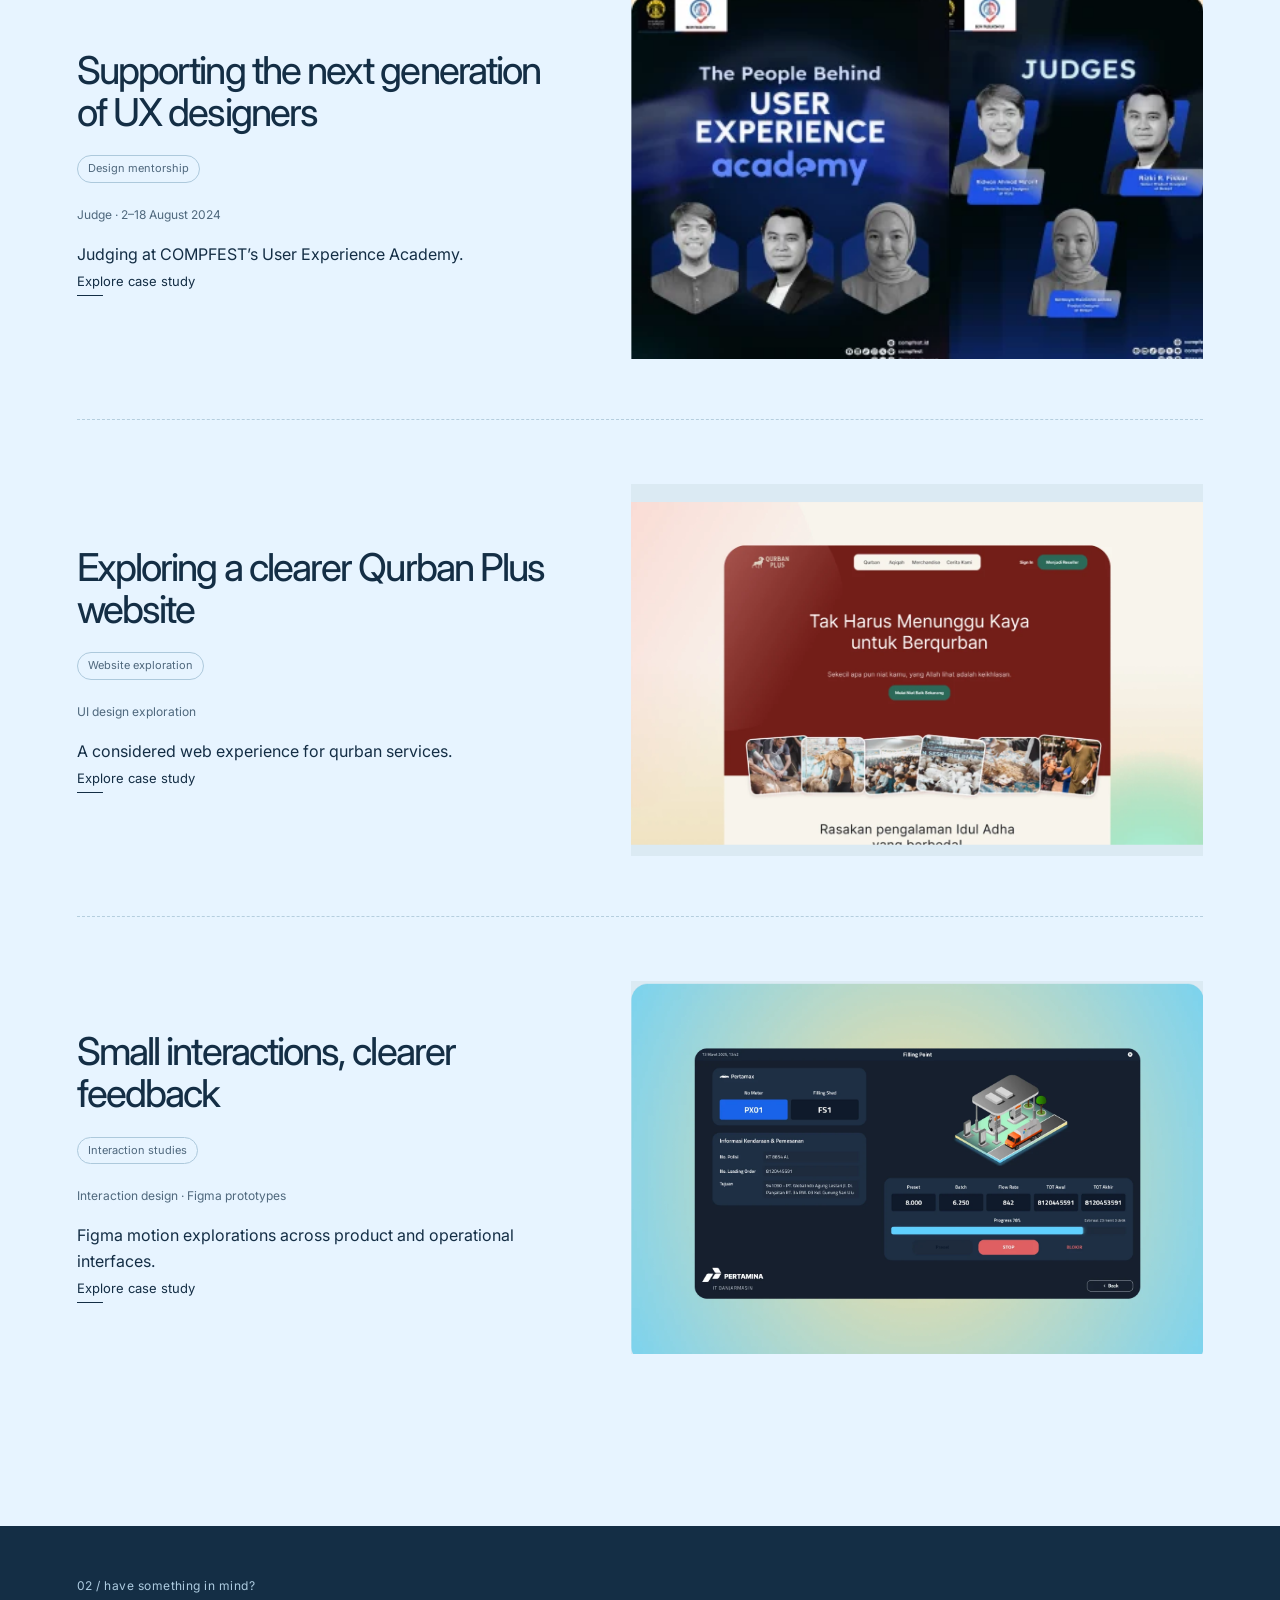
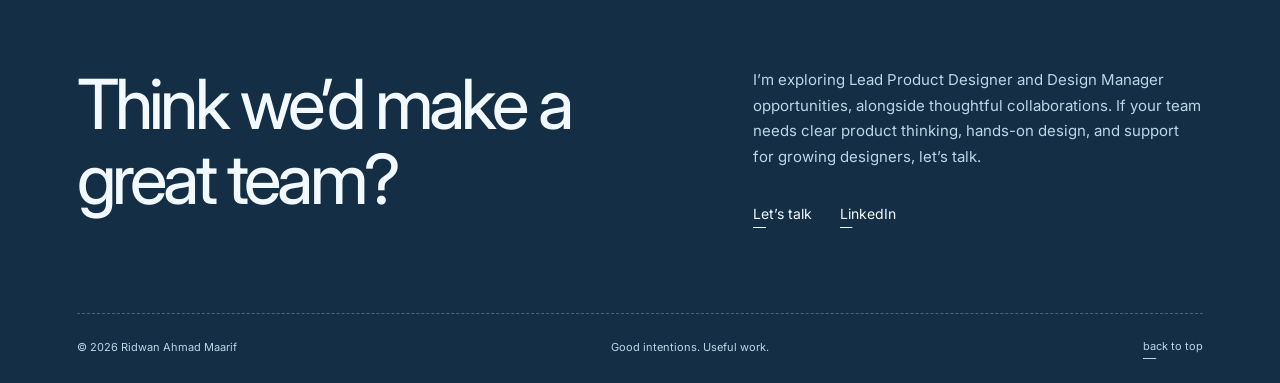
==== commit e3afad99: "Improve leadership positioning and shareable case studies" ====
--- a/works.html
+++ b/works.html
@@ -1 +1 @@
-<!doctype html><html lang="en"><head><meta charset="utf-8"><meta name="viewport" content="width=device-width, initial-scale=1"><meta name="description" content="Portfolio Ridwan Ahmad Maarif, Senior UI/UX Product Designer. Meaningful digital experiences across fintech, lifestyle, and SaaS."><title>All My Favorite Works — Ridwan Ahmad Maarif</title><link rel="icon" href="assets/img/favicon.svg" type="image/svg+xml"><link rel="preconnect" href="https://fonts.googleapis.com"><link rel="preconnect" href="https://fonts.gstatic.com" crossorigin><link href="https://fonts.googleapis.com/css2?family=Inter:wght@400;450;500;550;600;650;700;750&display=swap" rel="stylesheet"><link rel="stylesheet" href="assets/css/style.css"><script type="module" src="assets/js/main.js"></script><script type="module" src="assets/js/motion.js"></script></head><body id="top" data-page="works"><a class="skip-link" href="#main" data-copy="ui.skip"></a><header class="site-header"><a class="wordmark" href="index.html" data-copy="brand.name"></a><nav aria-label="Main navigation" id="site-nav"></nav></header><main id="main"><section class="hero" id="hero"></section><section class="marquee" id="marquee"></section><section id="about" class="about section"></section><section id="stats" class="stats section"></section><section id="work" class="section work"><div class="section-heading" id="work-heading"></div><div id="project-grid" class="project-grid" aria-live="polite"></div><a class="all-works" id="all-works"></a></section></main><footer id="contact"></footer><dialog id="project-dialog" aria-labelledby="modal-title"><button class="modal-close" aria-label="Close project details">×</button><div id="modal-content"></div></dialog><noscript><p class="noscript">Enable JavaScript to view this portfolio.</p></noscript></body></html>+<!doctype html><html lang="en"><head><meta charset="utf-8"><meta name="viewport" content="width=device-width, initial-scale=1"><meta name="description" content="Portfolio Ridwan Ahmad Maarif, Senior UI/UX Product Designer. Meaningful digital experiences across fintech, lifestyle, and SaaS."><title>Selected Work — Ridwan Ahmad Maarif</title><link rel="icon" href="assets/img/favicon.svg" type="image/svg+xml"><link rel="preconnect" href="https://fonts.googleapis.com"><link rel="preconnect" href="https://fonts.gstatic.com" crossorigin><link href="https://fonts.googleapis.com/css2?family=Inter:wght@400;450;500;550;600;650;700;750&display=swap" rel="stylesheet"><link rel="stylesheet" href="assets/css/style.css"><script type="module" src="assets/js/main.js"></script><script type="module" src="assets/js/motion.js"></script><link rel="canonical" href="https://ridwanahmadm.github.io/works.html"><meta property="og:type" content="website"><meta property="og:url" content="https://ridwanahmadm.github.io/works.html"><meta property="og:title" content="Selected Work — Ridwan Ahmad Maarif"><meta property="og:description" content="Ridwan Ahmad Ma’arif is a Senior Product Designer and design mentor in Jakarta. Explore banking, operational interface, and product design case studies."><meta property="og:image" content="https://ridwanahmadm.github.io/assets/img/figma/homepage-cover.webp"><meta name="twitter:card" content="summary_large_image"></head><body id="top" data-page="works"><a class="skip-link" href="#main" data-copy="ui.skip"></a><header class="site-header"><a class="wordmark" href="index.html" data-copy="brand.name"></a><nav aria-label="Main navigation" id="site-nav"></nav></header><main id="main"><section class="hero" id="hero"></section><section class="marquee" id="marquee"></section><section id="about" class="about section"></section><section id="stats" class="stats section"></section><section id="work" class="section work"><div class="section-heading" id="work-heading"></div><div id="project-grid" class="project-grid" aria-live="polite"></div><a class="all-works" id="all-works"></a></section></main><footer id="contact"></footer><dialog id="project-dialog" aria-labelledby="modal-title"><button class="modal-close" aria-label="Close project details">×</button><div id="modal-content"></div></dialog><noscript><p class="noscript">Enable JavaScript to view this portfolio.</p></noscript></body></html>
--- a/assets/css/style.css
+++ b/assets/css/style.css
@@ -7,8 +7,8 @@
 html:has(body.cms-body){scroll-behavior:auto}
 /* Annotation revision: media hero, experience collage, native scroll project sequence. */
 .wordmark{font-size:24px;letter-spacing:-1.1px;white-space:nowrap}
-.hero{padding-top:62px;background:#eaf5ff}
-.hero::after{content:"";position:absolute;inset:0;z-index:-1;pointer-events:none;background:linear-gradient(90deg,#edf7fff5 0%,#edf7ffd9 43%,#edf7ff38 100%)}
+.hero{padding-top:62px;background:radial-gradient(ellipse at 88% 28%,#dcefff 0%,transparent 58%),linear-gradient(145deg,#f3faff 12%,#eaf5ff 70%,#edf8ff 100%)}
+.hero:has(.hero-media)::after{content:"";position:absolute;inset:0;z-index:-1;pointer-events:none;background:linear-gradient(90deg,#edf7fff5 0%,#edf7ffd9 43%,#edf7ff38 100%)}
 .hero-media{opacity:.32;object-position:80% center;animation:none;transform:scale(1.06)}
 .hero-title{margin:34px 0 62px;max-width:1100px}
 .about-image{width:190px;height:240px;object-fit:cover;float:right;margin:8px 0 24px 32px;border-radius:12px;background:#eaf5ff}
@@ -42,5 +42,10 @@
  .scroll-projects>.project-card .project-image{align-self:center}
 }
 @media(max-width:900px){.stats-layout{grid-template-columns:1fr 1.5fr;gap:28px}.experience-collage{height:240px}.wordmark{font-size:22px}}
-@media(max-width:600px){.wordmark{font-size:18px;letter-spacing:-.7px}.site-header nav{gap:10px}.site-header nav .text-link{font-size:10px}.hero{padding-top:44px}.hero-title{margin:15px 0 38px}.hero::after{background:linear-gradient(90deg,#edf7ffe8,#edf7ffd1)}.hero-media{object-position:center}.stats-layout{grid-template-columns:1fr;padding:24px 0 36px;gap:0}.stats-layout .card-impact{padding:12px 0 24px}.experience-collage{height:240px;margin:0 5px 0 0}.experience-mockup{border-width:4px}.experience-mockup:nth-child(2){margin-top:48px}.about-image{width:140px;height:180px;margin-left:18px}.learning h3{font-size:24px}.learning p{font-size:14px}}
+@media(max-width:600px){.wordmark{font-size:18px;letter-spacing:-.7px}.site-header nav{gap:10px}.site-header nav .text-link{font-size:10px}.hero{padding-top:44px}.hero-title{margin:15px 0 38px}.hero:has(.hero-media)::after{background:linear-gradient(90deg,#edf7ffe8,#edf7ffd1)}.hero-media{object-position:center}.stats-layout{grid-template-columns:1fr;padding:24px 0 36px;gap:0}.stats-layout .card-impact{padding:12px 0 24px}.experience-collage{height:240px;margin:0 5px 0 0}.experience-mockup{border-width:4px}.experience-mockup:nth-child(2){margin-top:48px}.about-image{width:140px;height:180px;margin-left:18px}.learning h3{font-size:24px}.learning p{font-size:14px}}
 @media(prefers-reduced-motion:reduce){.scroll-projects>.project-card{position:static;transform:none!important}.experience-mockup{translate:none!important}}
+
+/* Hiring review: readable role context and a direct contact action. */
+.hero-actions{display:flex;flex-wrap:wrap;align-items:center;gap:22px}.project-copy>.project-role{margin:0 0 18px;font-size:12px;color:var(--muted);line-height:1.6}.hero-actions .round-link{margin-bottom:0}
+
+.credential-links{display:flex;flex-direction:column;align-items:start;gap:16px;margin-top:22px}.credentials p{font-size:15px}
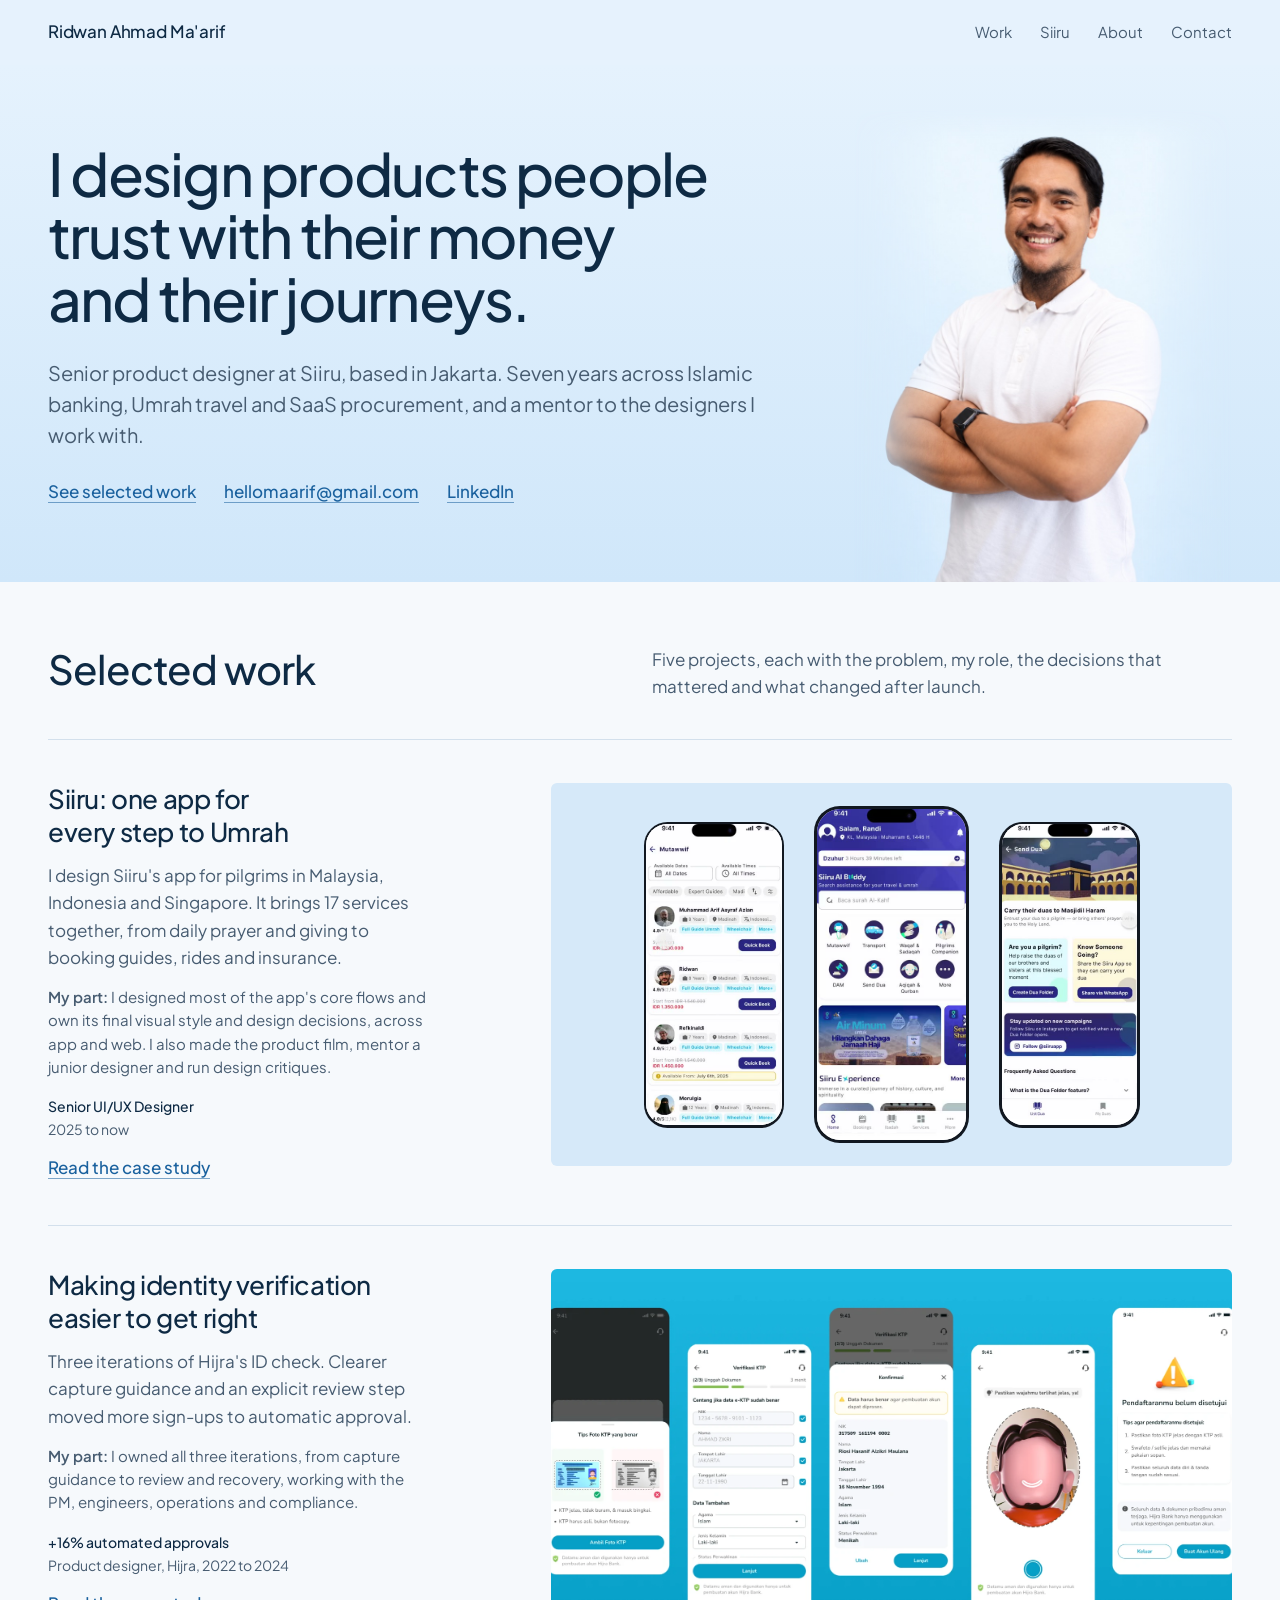
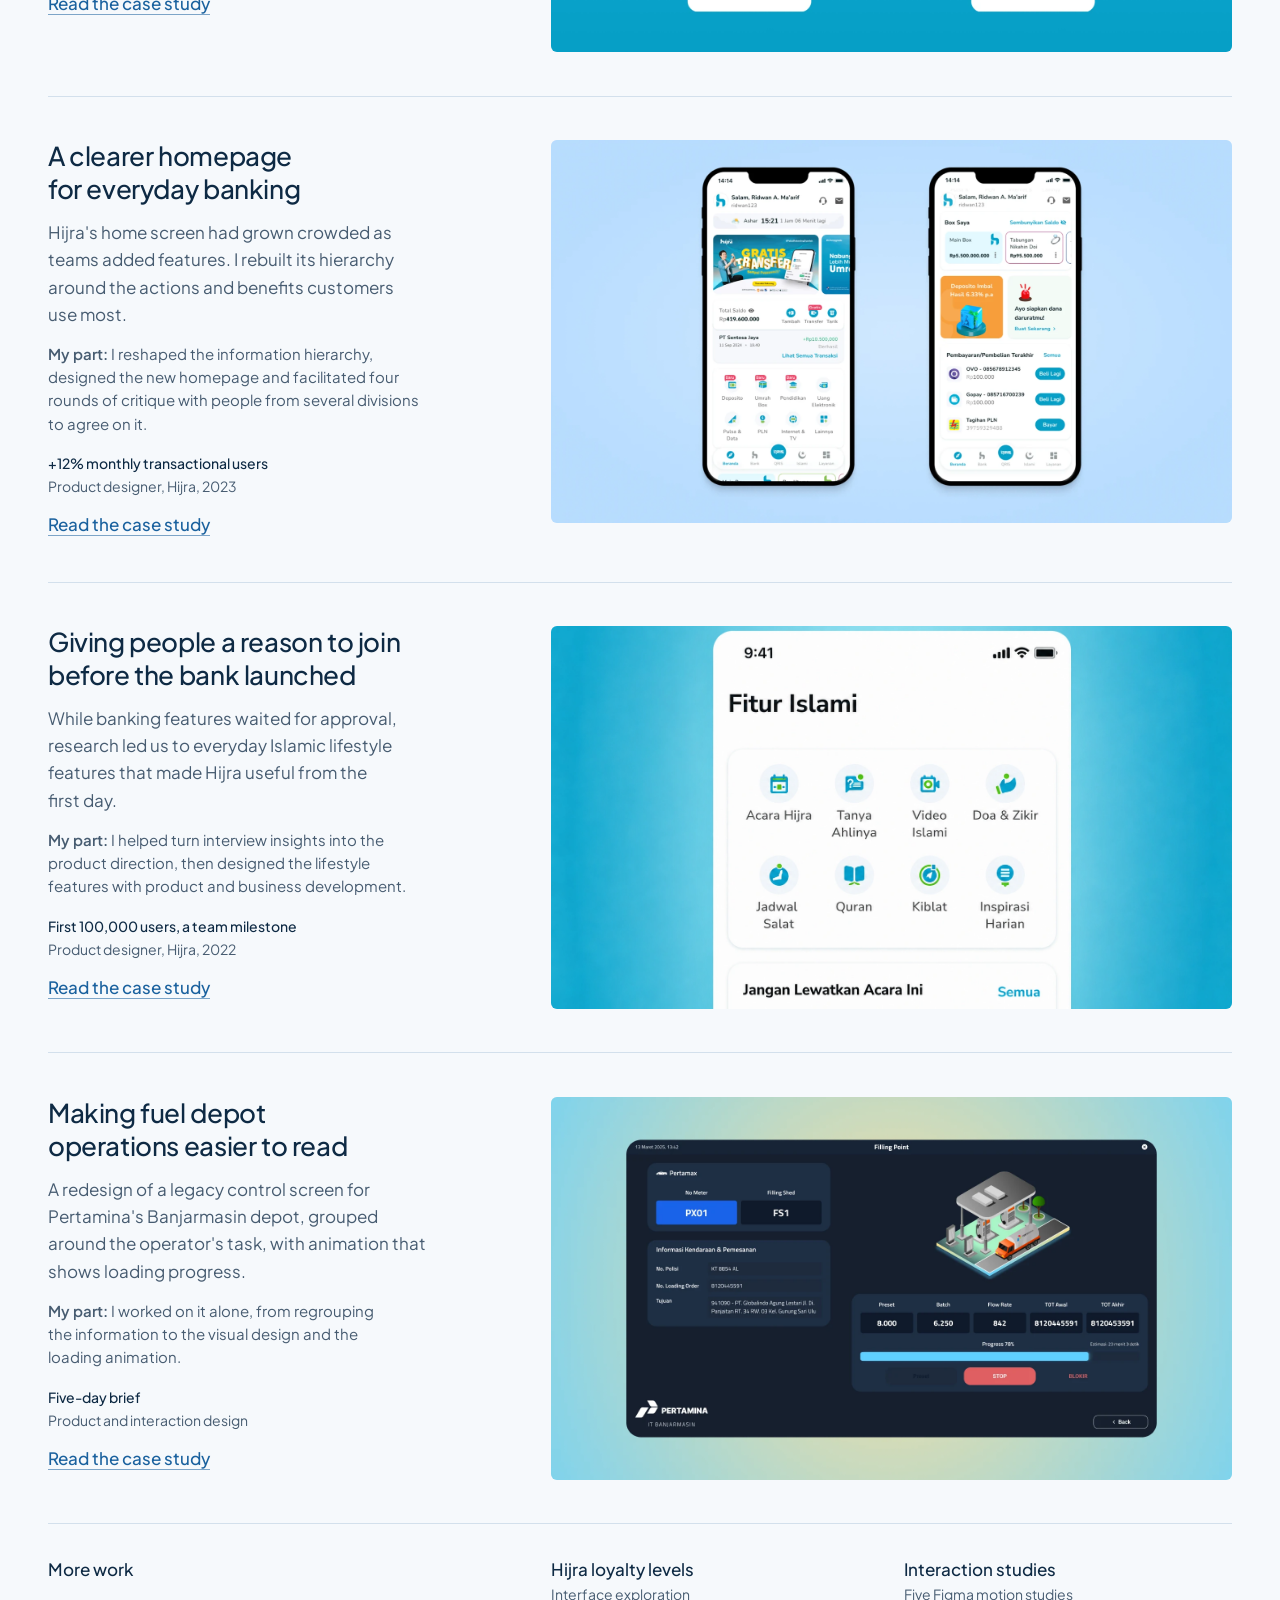
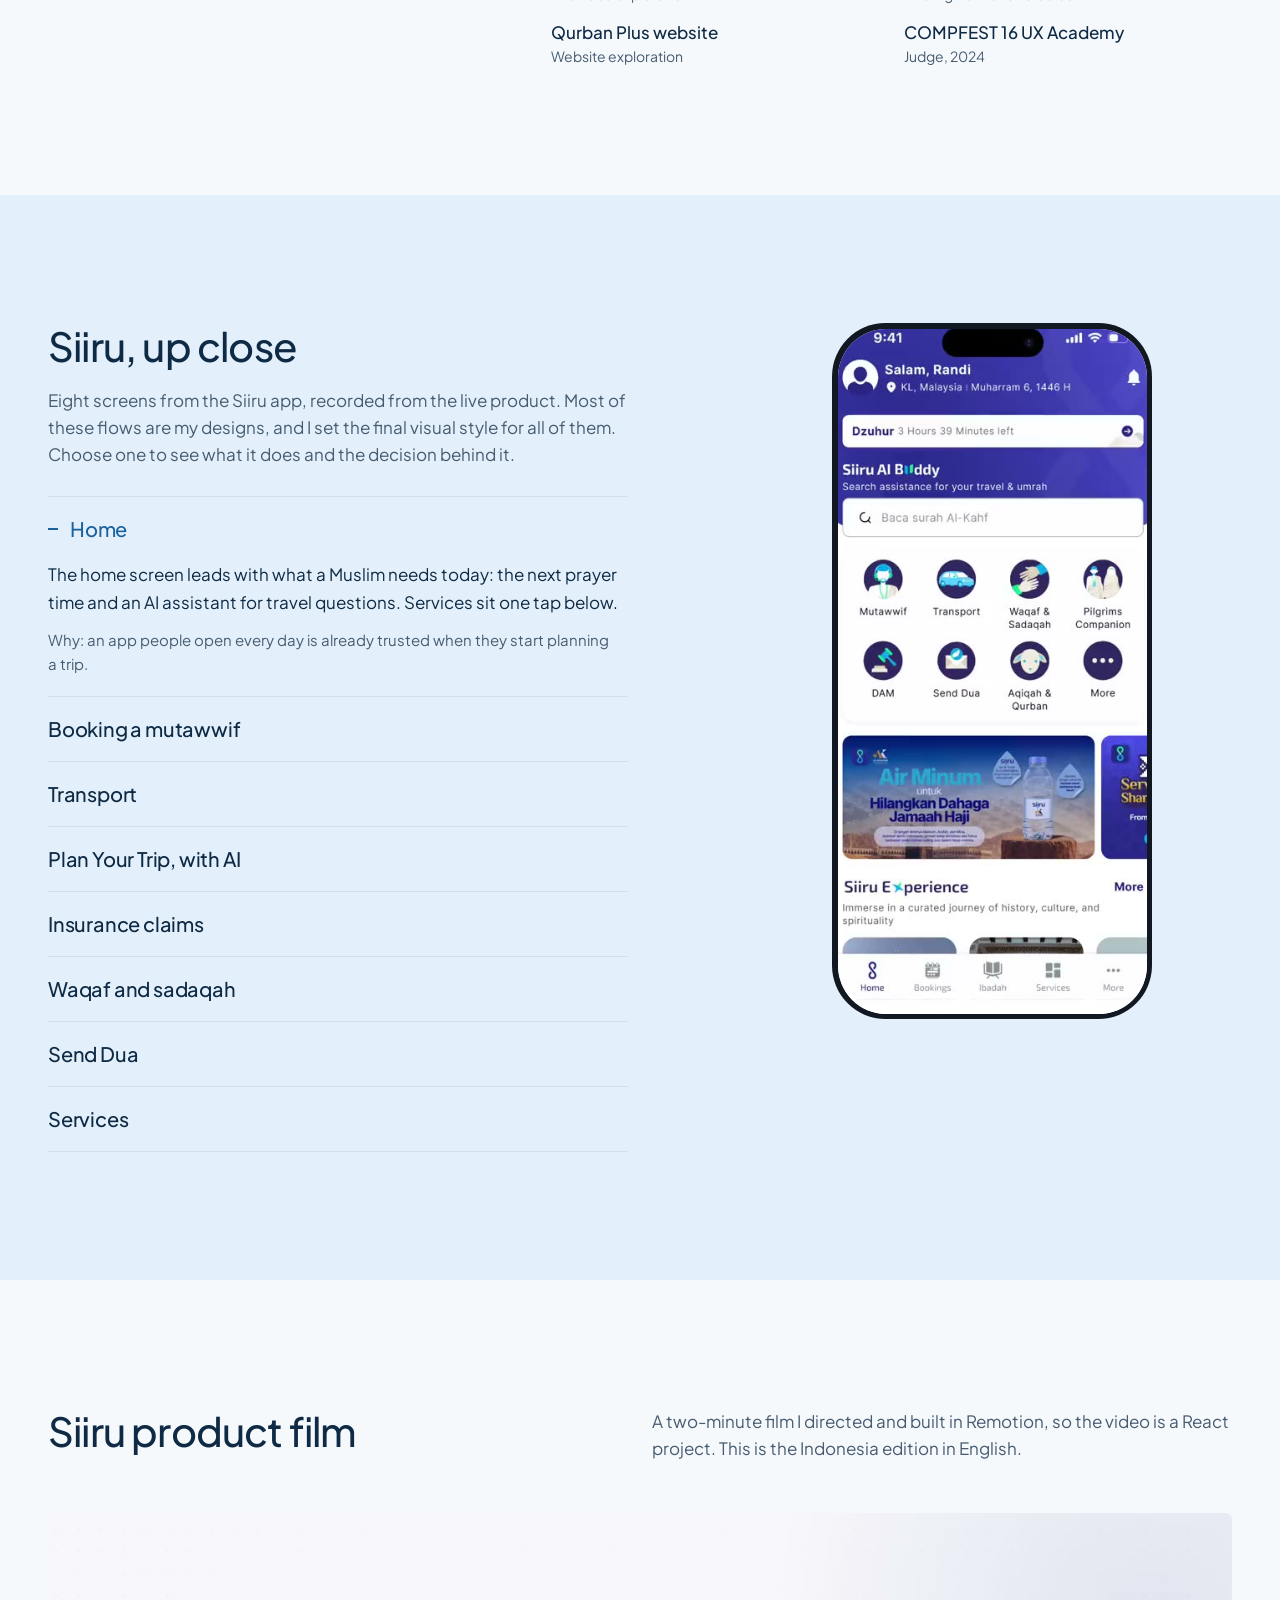
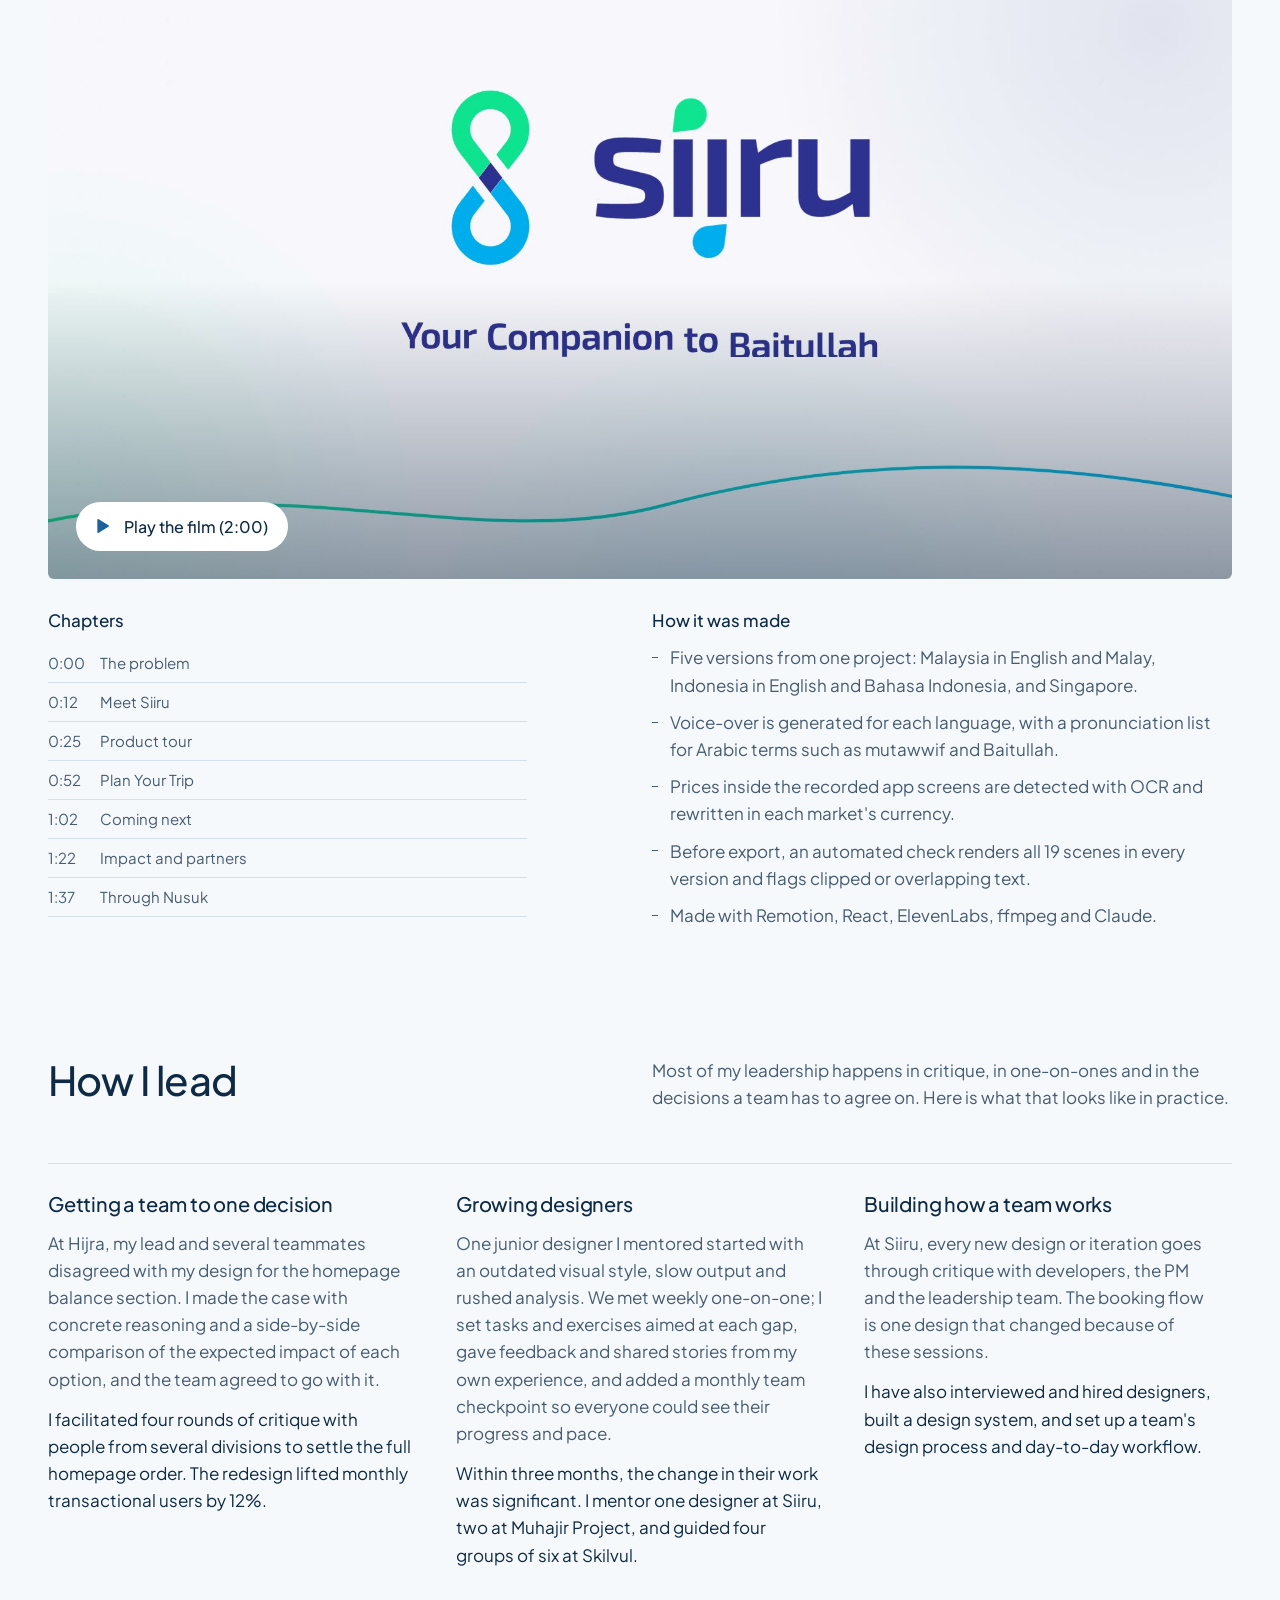
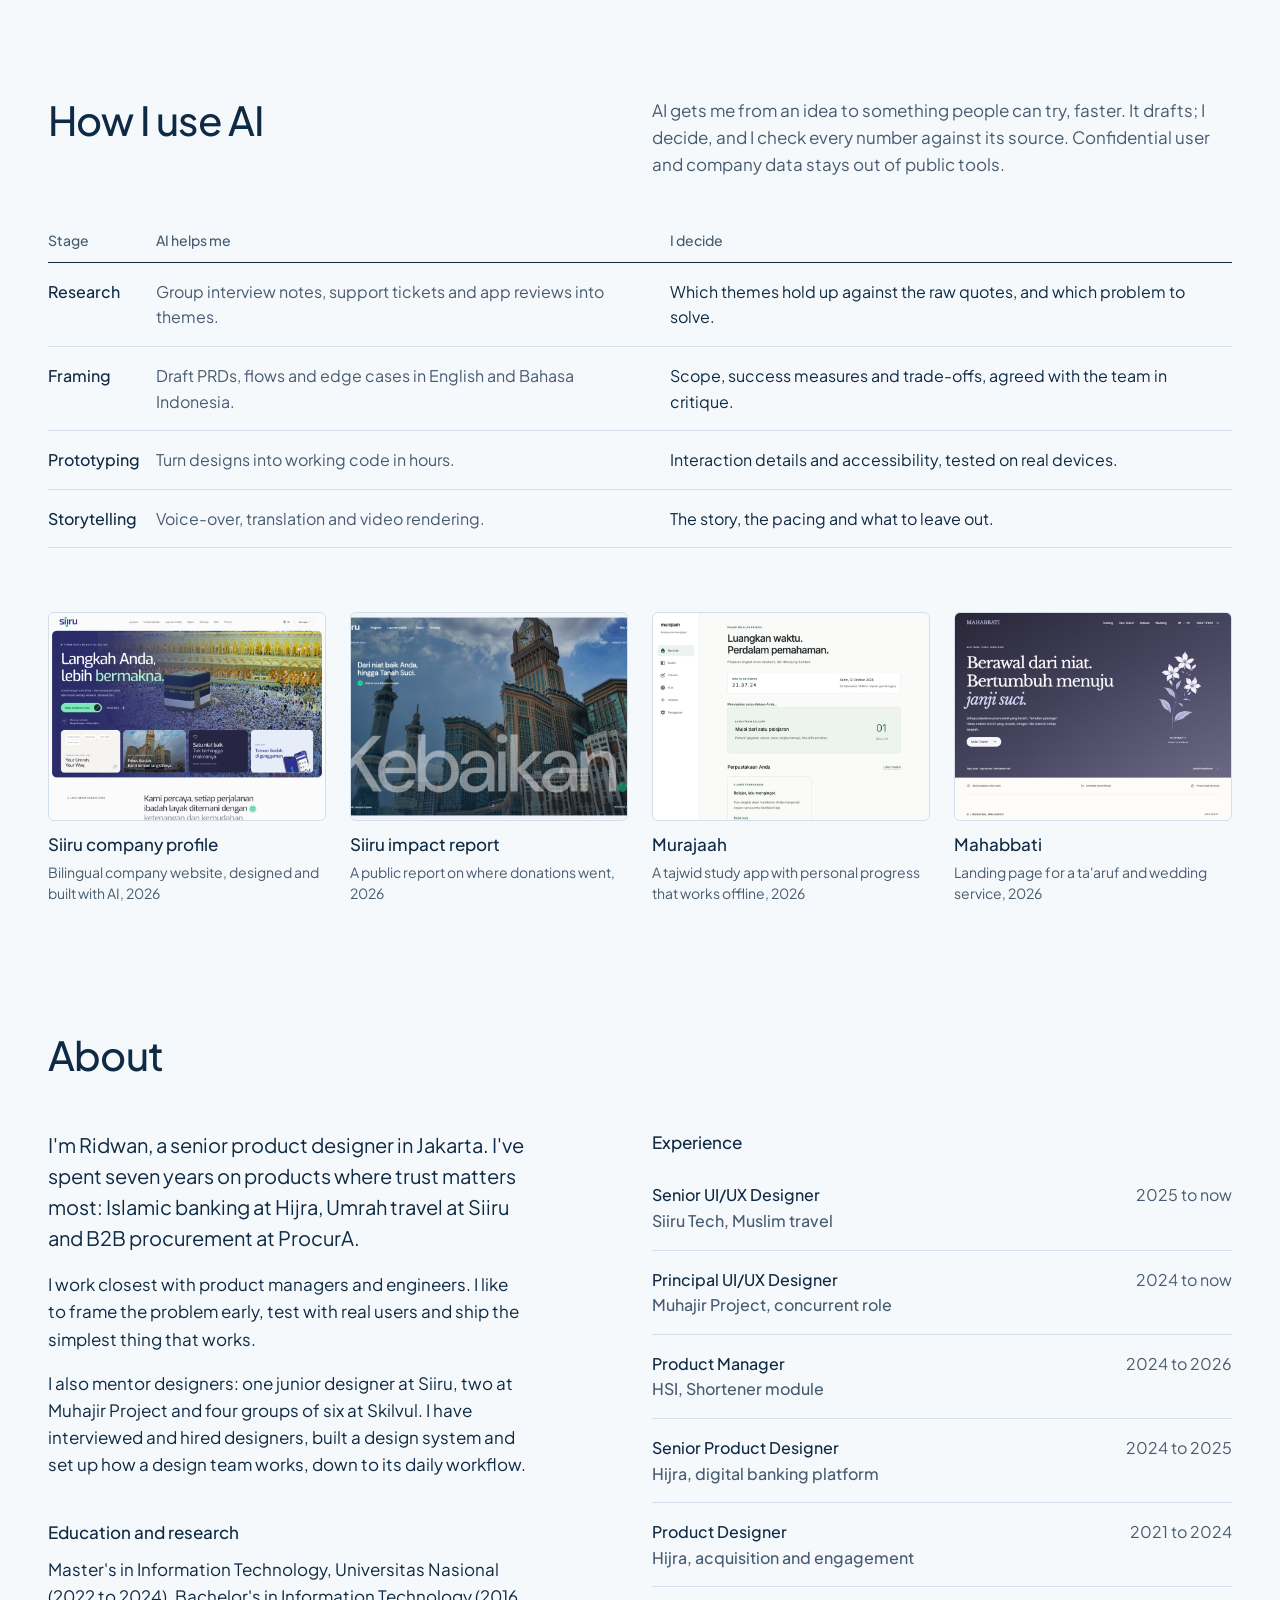
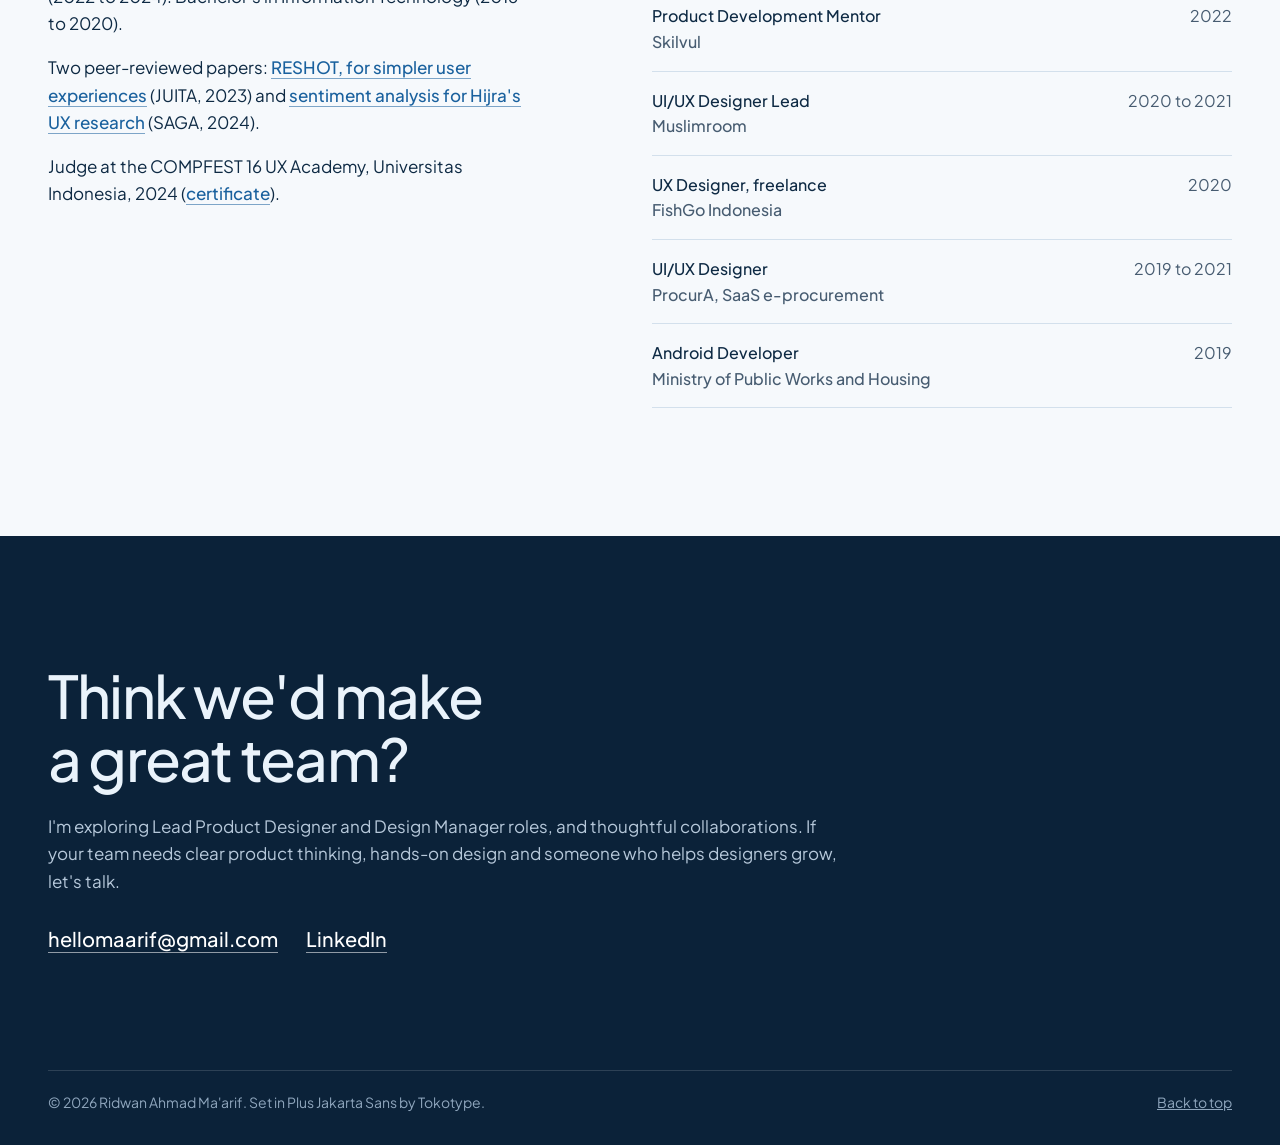
==== commit a2f234b3: "Publish portfolio v2: quiet clarity A rebuilt portfolio: one typeface, sky and navy palette (WCAG AA" ====
--- a/works.html
+++ b/works.html
@@ -1 +1,12 @@
-<!doctype html><html lang="en"><head><meta charset="utf-8"><meta name="viewport" content="width=device-width, initial-scale=1"><meta name="description" content="Portfolio Ridwan Ahmad Maarif, Senior UI/UX Product Designer. Meaningful digital experiences across fintech, lifestyle, and SaaS."><title>Selected Work — Ridwan Ahmad Maarif</title><link rel="icon" href="assets/img/favicon.svg" type="image/svg+xml"><link rel="preconnect" href="https://fonts.googleapis.com"><link rel="preconnect" href="https://fonts.gstatic.com" crossorigin><link href="https://fonts.googleapis.com/css2?family=Inter:wght@400;450;500;550;600;650;700;750&display=swap" rel="stylesheet"><link rel="stylesheet" href="assets/css/style.css"><script type="module" src="assets/js/main.js"></script><script type="module" src="assets/js/motion.js"></script><link rel="canonical" href="https://ridwanahmadm.github.io/works.html"><meta property="og:type" content="website"><meta property="og:url" content="https://ridwanahmadm.github.io/works.html"><meta property="og:title" content="Selected Work — Ridwan Ahmad Maarif"><meta property="og:description" content="Ridwan Ahmad Ma’arif is a Senior Product Designer and design mentor in Jakarta. Explore banking, operational interface, and product design case studies."><meta property="og:image" content="https://ridwanahmadm.github.io/assets/img/figma/homepage-cover.webp"><meta name="twitter:card" content="summary_large_image"></head><body id="top" data-page="works"><a class="skip-link" href="#main" data-copy="ui.skip"></a><header class="site-header"><a class="wordmark" href="index.html" data-copy="brand.name"></a><nav aria-label="Main navigation" id="site-nav"></nav></header><main id="main"><section class="hero" id="hero"></section><section class="marquee" id="marquee"></section><section id="about" class="about section"></section><section id="stats" class="stats section"></section><section id="work" class="section work"><div class="section-heading" id="work-heading"></div><div id="project-grid" class="project-grid" aria-live="polite"></div><a class="all-works" id="all-works"></a></section></main><footer id="contact"></footer><dialog id="project-dialog" aria-labelledby="modal-title"><button class="modal-close" aria-label="Close project details">×</button><div id="modal-content"></div></dialog><noscript><p class="noscript">Enable JavaScript to view this portfolio.</p></noscript></body></html>+<!doctype html>
+<html lang="en">
+<head>
+  <meta charset="utf-8">
+  <title>Selected work — Ridwan Ahmad Ma'arif</title>
+  <meta name="robots" content="noindex">
+  <link rel="canonical" href="https://ridwanahmadm.github.io/#work">
+  <meta http-equiv="refresh" content="0; url=index.html#work">
+  <script>location.replace('index.html#work');</script>
+</head>
+<body><p><a href="index.html#work">See selected work</a></p></body>
+</html>
